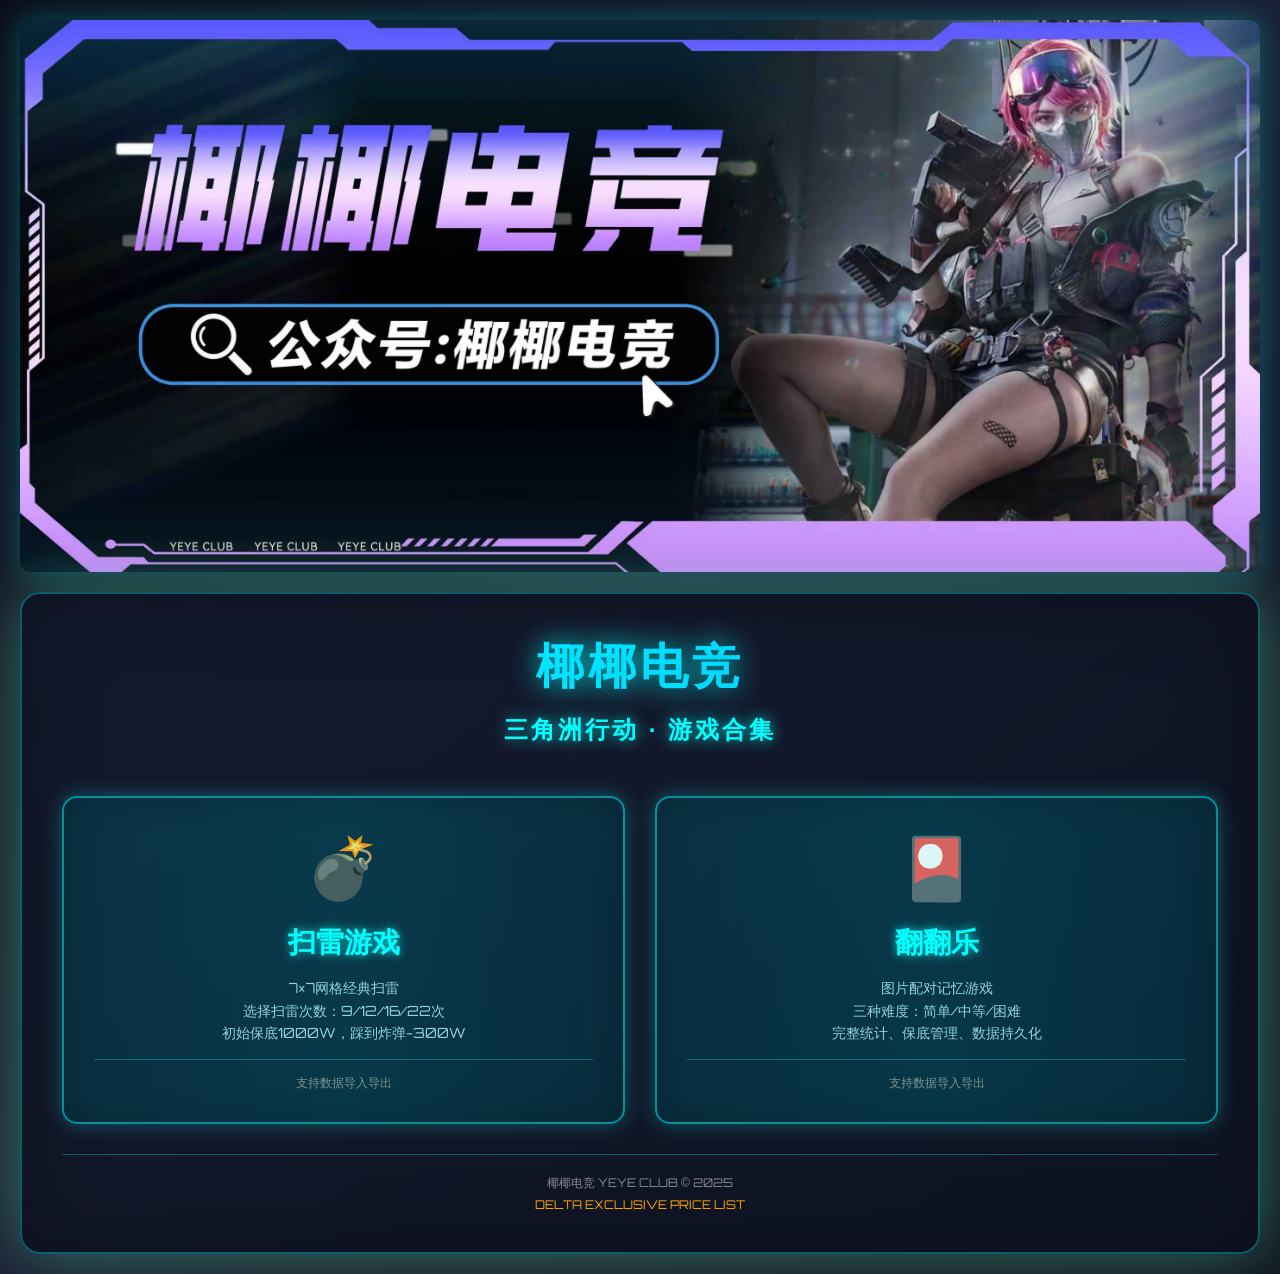
==== index.html @ e97b88b9 "Fix GitHub Pages 404: rename home.html to index.html and update all links" ====
<!DOCTYPE html>
<html lang="zh-CN">
<head>
    <meta charset="UTF-8">
    <meta name="viewport" content="width=device-width, initial-scale=1.0, maximum-scale=1.0, user-scalable=no">
    <title>椰椰电竞 - 游戏合集</title>
    <link rel="preconnect" href="https://fonts.googleapis.com">
    <link rel="preconnect" href="https://fonts.gstatic.com" crossorigin>
    <link href="https://fonts.googleapis.com/css2?family=Orbitron:wght@400;700;900&display=swap" rel="stylesheet">
    <style>
        * {
            margin: 0;
            padding: 0;
            box-sizing: border-box;
        }

        body {
            font-family: "Orbitron", "Microsoft YaHei", Arial, sans-serif;
            background: linear-gradient(135deg, #0a0e1a 0%, #1a1f35 50%, #0f1420 100%);
            min-height: 100vh;
            display: flex;
            flex-direction: column;
            align-items: center;
            padding: 20px;
            position: relative;
            overflow-x: hidden;
        }

        .bg-image {
            width: 100%;
            max-width: 1400px;
            height: auto;
            display: block;
            margin: 0 auto 20px;
            border-radius: 10px;
            box-shadow: 0 0 30px rgba(0, 255, 255, 0.3);
        }

        .container {
            background: linear-gradient(145deg, rgba(20, 25, 45, 0.95), rgba(15, 20, 35, 0.98));
            border-radius: 20px;
            padding: 40px;
            box-shadow: 
                0 0 60px rgba(0, 255, 255, 0.3),
                0 0 100px rgba(255, 165, 0, 0.2),
                inset 0 0 80px rgba(0, 0, 0, 0.3);
            max-width: 1400px;
            width: 100%;
            border: 2px solid rgba(0, 255, 255, 0.3);
            position: relative;
        }

        .header {
            text-align: center;
            margin-bottom: 50px;
        }

        .title {
            font-size: 48px;
            font-weight: 900;
            background: linear-gradient(90deg, #00ffff, #00d4ff, #ffa500, #00ffff);
            background-size: 200% auto;
            -webkit-background-clip: text;
            -webkit-text-fill-color: transparent;
            margin-bottom: 15px;
            letter-spacing: 4px;
            animation: titleGlow 3s ease-in-out infinite;
            filter: drop-shadow(0 0 15px rgba(0, 255, 255, 0.8));
        }

        @keyframes titleGlow {
            0%, 100% {
                filter: drop-shadow(0 0 15px rgba(0, 255, 255, 0.8)) brightness(1);
            }
            50% {
                filter: drop-shadow(0 0 25px rgba(0, 255, 255, 1)) brightness(1.2);
            }
        }

        .subtitle {
            font-size: 24px;
            color: #00ffff;
            font-weight: bold;
            text-shadow: 0 0 15px rgba(0, 255, 255, 0.8);
            letter-spacing: 3px;
        }

        .game-grid {
            display: grid;
            grid-template-columns: repeat(auto-fit, minmax(300px, 1fr));
            gap: 30px;
            margin-bottom: 30px;
        }

        .game-card {
            background: linear-gradient(145deg, rgba(0, 60, 80, 0.4), rgba(0, 40, 60, 0.5));
            border: 2px solid rgba(0, 255, 255, 0.5);
            border-radius: 15px;
            padding: 30px;
            cursor: pointer;
            transition: all 0.3s;
            position: relative;
            overflow: hidden;
            box-shadow: 
                0 0 20px rgba(0, 255, 255, 0.3),
                inset 0 0 30px rgba(0, 0, 0, 0.3);
        }

        .game-card::before {
            content: '';
            position: absolute;
            top: -50%;
            left: -50%;
            width: 200%;
            height: 200%;
            background: linear-gradient(45deg, transparent, rgba(0, 255, 255, 0.1), transparent);
            transform: rotate(45deg);
            transition: all 0.5s;
        }

        .game-card:hover {
            transform: translateY(-10px);
            box-shadow: 
                0 10px 40px rgba(0, 255, 255, 0.6),
                0 0 60px rgba(255, 165, 0, 0.4),
                inset 0 0 40px rgba(0, 255, 255, 0.1);
            border-color: #ffa500;
        }

        .game-card:hover::before {
            left: 100%;
        }

        .game-icon {
            font-size: 60px;
            text-align: center;
            margin-bottom: 20px;
        }

        .game-name {
            font-size: 28px;
            color: #00ffff;
            font-weight: bold;
            text-align: center;
            margin-bottom: 15px;
            text-shadow: 0 0 10px rgba(0, 255, 255, 0.8);
        }

        .game-desc {
            color: #a0d0e0;
            text-align: center;
            line-height: 1.6;
            font-size: 14px;
        }

        .game-info {
            margin-top: 15px;
            padding-top: 15px;
            border-top: 1px solid rgba(0, 255, 255, 0.3);
            font-size: 12px;
            color: #888;
            text-align: center;
        }

        .footer {
            text-align: center;
            margin-top: 30px;
            padding-top: 20px;
            border-top: 1px solid rgba(0, 255, 255, 0.3);
            color: #888;
            font-size: 12px;
        }

        /* 响应式设计 */
        @media (max-width: 1024px) {
            .bg-image {
                max-width: 100%;
            }
        }

        @media (max-width: 768px) {
            .bg-image {
                margin-bottom: 15px;
                border-radius: 5px;
            }
            
            .title {
                font-size: 32px;
            }

            .subtitle {
                font-size: 18px;
            }

            .game-grid {
                grid-template-columns: 1fr;
            }

            .container {
                padding: 25px;
            }
            
            .game-name {
                font-size: 24px;
            }
            
            .game-desc {
                font-size: 13px;
            }
        }
    </style>
</head>
<body>
    <img src="beijingtu.jpg" alt="椰椰电竞" class="bg-image">
    <div class="container">
        <div class="header">
            <div class="title">椰椰电竞</div>
            <div class="subtitle">三角洲行动 · 游戏合集</div>
        </div>

        <div class="game-grid">
            <!-- 扫雷游戏 -->
            <div class="game-card" onclick="location.href='minesweeper.html'">
                <div class="game-icon">💣</div>
                <div class="game-name">扫雷游戏</div>
                <div class="game-desc">
                    7×7网格经典扫雷<br>
                    选择扫雷次数：9/12/16/22次<br>
                    初始保底1000W，踩到炸弹-300W
                </div>
                <div class="game-info">
                    支持数据导入导出
                </div>
            </div>

            <!-- 翻翻乐游戏 -->
            <div class="game-card" onclick="location.href='flipcard.html'">
                <div class="game-icon">🎴</div>
                <div class="game-name">翻翻乐</div>
                <div class="game-desc">
                    图片配对记忆游戏<br>
                    三种难度：简单/中等/困难<br>
                    完整统计、保底管理、数据持久化
                </div>
                <div class="game-info">
                    支持数据导入导出
                </div>
            </div>
        </div>

        <div class="footer">
            <p>椰椰电竞 YEYE CLUB © 2025</p>
            <p style="margin-top: 5px; color: #ffa500;">DELTA EXCLUSIVE PRICE LIST</p>
        </div>
    </div>
</body>
</html>
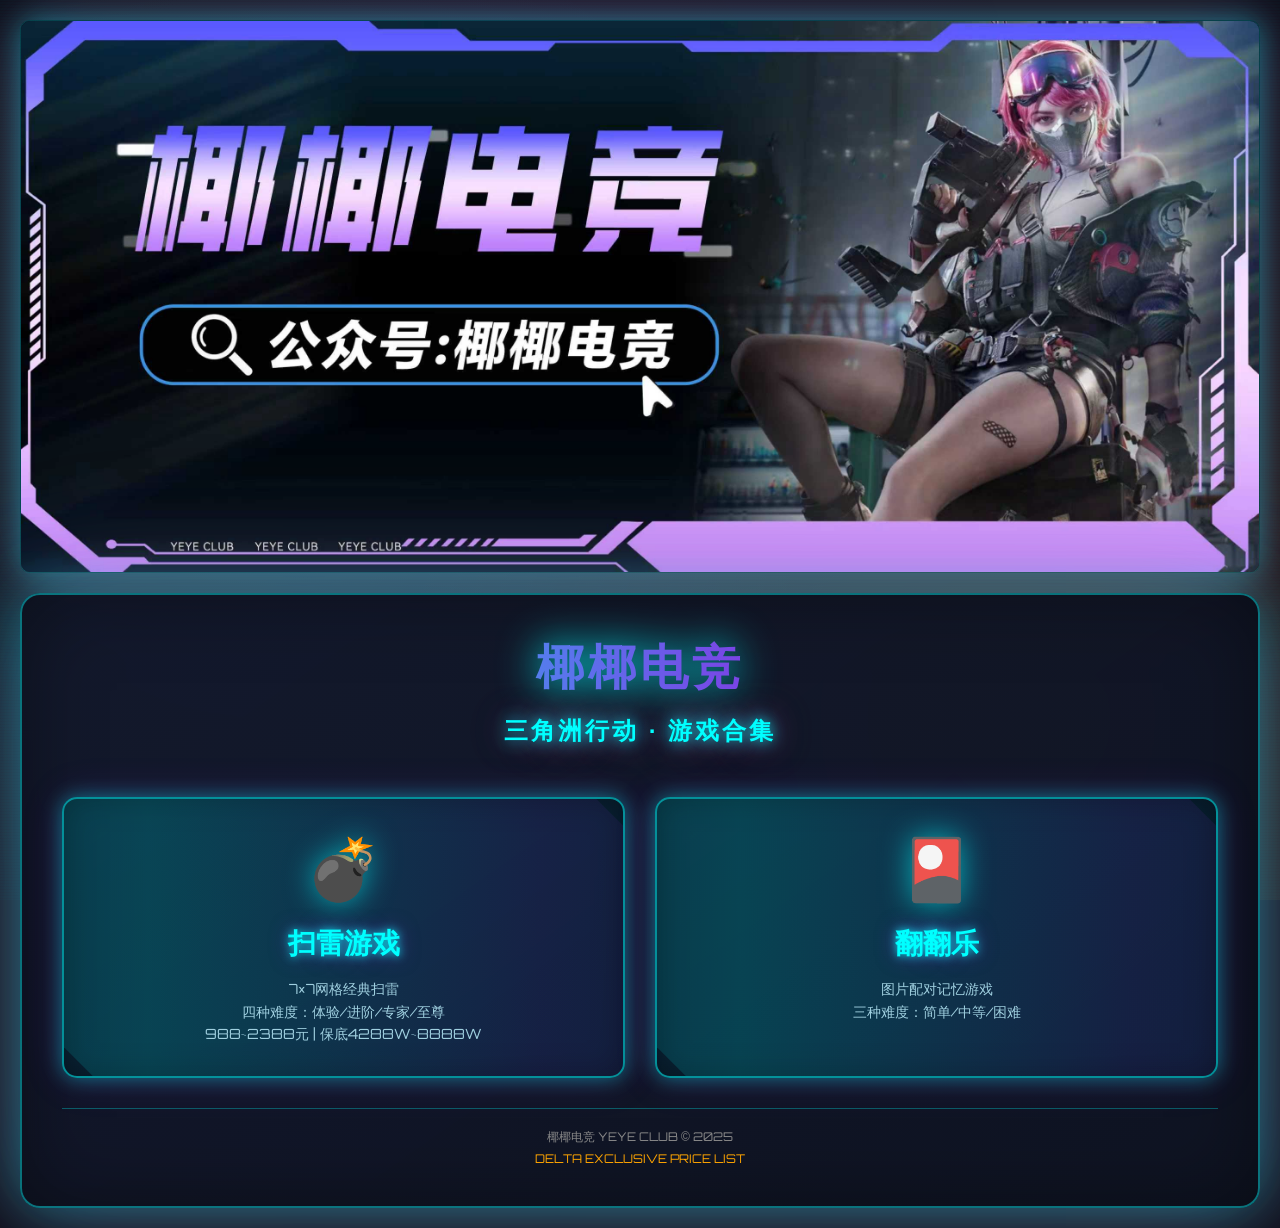
==== commit 6b9a8d8a: "Update minesweeper difficulty system and sci-fi homepage style" ====
--- a/index.html
+++ b/index.html
@@ -16,7 +16,7 @@
 
         body {
             font-family: "Orbitron", "Microsoft YaHei", Arial, sans-serif;
-            background: linear-gradient(135deg, #0a0e1a 0%, #1a1f35 50%, #0f1420 100%);
+            background: #0a0e1a;
             min-height: 100vh;
             display: flex;
             flex-direction: column;
@@ -24,6 +24,50 @@
             padding: 20px;
             position: relative;
             overflow-x: hidden;
+        }
+
+        body::before {
+            content: '';
+            position: fixed;
+            top: 0;
+            left: 0;
+            width: 100%;
+            height: 100%;
+            background: 
+                radial-gradient(circle at 20% 50%, rgba(0, 255, 255, 0.1) 0%, transparent 50%),
+                radial-gradient(circle at 80% 80%, rgba(255, 165, 0, 0.1) 0%, transparent 50%),
+                radial-gradient(circle at 40% 20%, rgba(138, 43, 226, 0.08) 0%, transparent 50%);
+            animation: gradientShift 15s ease infinite;
+            z-index: -1;
+        }
+
+        @keyframes gradientShift {
+            0%, 100% { opacity: 1; transform: scale(1); }
+            50% { opacity: 0.8; transform: scale(1.1); }
+        }
+
+        body::after {
+            content: '';
+            position: fixed;
+            top: 0;
+            left: 0;
+            width: 100%;
+            height: 100%;
+            background: repeating-linear-gradient(
+                0deg,
+                rgba(0, 255, 255, 0.03) 0px,
+                transparent 1px,
+                transparent 2px,
+                rgba(0, 255, 255, 0.03) 3px
+            );
+            pointer-events: none;
+            z-index: 1;
+            animation: scanline 8s linear infinite;
+        }
+
+        @keyframes scanline {
+            0% { transform: translateY(0); }
+            100% { transform: translateY(50px); }
         }
 
         .bg-image {
@@ -33,7 +77,13 @@
             display: block;
             margin: 0 auto 20px;
             border-radius: 10px;
-            box-shadow: 0 0 30px rgba(0, 255, 255, 0.3);
+            box-shadow: 
+                0 0 30px rgba(0, 255, 255, 0.4),
+                0 0 60px rgba(138, 43, 226, 0.3),
+                0 0 100px rgba(255, 165, 0, 0.2);
+            border: 1px solid rgba(0, 255, 255, 0.2);
+            position: relative;
+            z-index: 2;
         }
 
         .container {
@@ -41,13 +91,39 @@
             border-radius: 20px;
             padding: 40px;
             box-shadow: 
-                0 0 60px rgba(0, 255, 255, 0.3),
-                0 0 100px rgba(255, 165, 0, 0.2),
-                inset 0 0 80px rgba(0, 0, 0, 0.3);
+                0 0 60px rgba(0, 255, 255, 0.4),
+                0 0 100px rgba(138, 43, 226, 0.3),
+                0 0 150px rgba(255, 165, 0, 0.2),
+                inset 0 0 80px rgba(0, 0, 0, 0.4);
             max-width: 1400px;
             width: 100%;
-            border: 2px solid rgba(0, 255, 255, 0.3);
-            position: relative;
+            border: 2px solid rgba(0, 255, 255, 0.4);
+            position: relative;
+            z-index: 2;
+            backdrop-filter: blur(10px);
+        }
+
+        .container::before {
+            content: '';
+            position: absolute;
+            top: -2px;
+            left: -2px;
+            right: -2px;
+            bottom: -2px;
+            background: linear-gradient(45deg, 
+                rgba(0, 255, 255, 0.5), 
+                rgba(138, 43, 226, 0.5), 
+                rgba(255, 165, 0, 0.5), 
+                rgba(0, 255, 255, 0.5));
+            border-radius: 20px;
+            z-index: -1;
+            opacity: 0;
+            animation: borderGlow 4s ease-in-out infinite;
+        }
+
+        @keyframes borderGlow {
+            0%, 100% { opacity: 0; }
+            50% { opacity: 0.3; }
         }
 
         .header {
@@ -58,31 +134,49 @@
         .title {
             font-size: 48px;
             font-weight: 900;
-            background: linear-gradient(90deg, #00ffff, #00d4ff, #ffa500, #00ffff);
+            background: linear-gradient(90deg, #00ffff, #8a2be2, #ffa500, #00ffff);
             background-size: 200% auto;
             -webkit-background-clip: text;
             -webkit-text-fill-color: transparent;
+            background-clip: text;
             margin-bottom: 15px;
             letter-spacing: 4px;
-            animation: titleGlow 3s ease-in-out infinite;
-            filter: drop-shadow(0 0 15px rgba(0, 255, 255, 0.8));
+            animation: titleGlow 3s ease-in-out infinite, titleSlide 8s linear infinite;
+            filter: drop-shadow(0 0 20px rgba(0, 255, 255, 0.9));
+            position: relative;
         }
 
         @keyframes titleGlow {
             0%, 100% {
-                filter: drop-shadow(0 0 15px rgba(0, 255, 255, 0.8)) brightness(1);
+                filter: drop-shadow(0 0 20px rgba(0, 255, 255, 0.9)) 
+                        drop-shadow(0 0 40px rgba(138, 43, 226, 0.6));
             }
             50% {
-                filter: drop-shadow(0 0 25px rgba(0, 255, 255, 1)) brightness(1.2);
-            }
+                filter: drop-shadow(0 0 30px rgba(0, 255, 255, 1)) 
+                        drop-shadow(0 0 60px rgba(138, 43, 226, 0.8));
+            }
+        }
+
+        @keyframes titleSlide {
+            0% { background-position: 0% center; }
+            100% { background-position: 200% center; }
         }
 
         .subtitle {
             font-size: 24px;
             color: #00ffff;
             font-weight: bold;
-            text-shadow: 0 0 15px rgba(0, 255, 255, 0.8);
+            text-shadow: 
+                0 0 15px rgba(0, 255, 255, 0.9),
+                0 0 30px rgba(138, 43, 226, 0.6),
+                0 0 45px rgba(255, 165, 0, 0.4);
             letter-spacing: 3px;
+            animation: subtitlePulse 3s ease-in-out infinite;
+        }
+
+        @keyframes subtitlePulse {
+            0%, 100% { opacity: 0.9; }
+            50% { opacity: 1; }
         }
 
         .game-grid {
@@ -98,12 +192,13 @@
             border-radius: 15px;
             padding: 30px;
             cursor: pointer;
-            transition: all 0.3s;
+            transition: all 0.4s cubic-bezier(0.4, 0, 0.2, 1);
             position: relative;
             overflow: hidden;
             box-shadow: 
-                0 0 20px rgba(0, 255, 255, 0.3),
-                inset 0 0 30px rgba(0, 0, 0, 0.3);
+                0 0 20px rgba(0, 255, 255, 0.4),
+                0 0 40px rgba(138, 43, 226, 0.2),
+                inset 0 0 30px rgba(0, 0, 0, 0.4);
         }
 
         .game-card::before {
@@ -113,28 +208,71 @@
             left: -50%;
             width: 200%;
             height: 200%;
-            background: linear-gradient(45deg, transparent, rgba(0, 255, 255, 0.1), transparent);
+            background: linear-gradient(45deg, 
+                transparent, 
+                rgba(0, 255, 255, 0.15), 
+                rgba(138, 43, 226, 0.1),
+                transparent);
             transform: rotate(45deg);
-            transition: all 0.5s;
+            transition: all 0.6s;
+        }
+
+        .game-card::after {
+            content: '';
+            position: absolute;
+            top: 0;
+            left: 0;
+            right: 0;
+            bottom: 0;
+            border-radius: 15px;
+            padding: 2px;
+            background: linear-gradient(45deg, 
+                rgba(0, 255, 255, 0.6), 
+                rgba(138, 43, 226, 0.6), 
+                rgba(255, 165, 0, 0.6));
+            -webkit-mask: linear-gradient(#fff 0 0) content-box, linear-gradient(#fff 0 0);
+            -webkit-mask-composite: xor;
+            mask-composite: exclude;
+            opacity: 0;
+            transition: opacity 0.4s;
         }
 
         .game-card:hover {
-            transform: translateY(-10px);
+            transform: translateY(-15px) scale(1.02);
             box-shadow: 
-                0 10px 40px rgba(0, 255, 255, 0.6),
-                0 0 60px rgba(255, 165, 0, 0.4),
-                inset 0 0 40px rgba(0, 255, 255, 0.1);
-            border-color: #ffa500;
+                0 15px 50px rgba(0, 255, 255, 0.7),
+                0 0 80px rgba(138, 43, 226, 0.5),
+                0 0 100px rgba(255, 165, 0, 0.3),
+                inset 0 0 50px rgba(0, 255, 255, 0.2);
+            border-color: rgba(138, 43, 226, 0.8);
         }
 
         .game-card:hover::before {
             left: 100%;
         }
 
+        .game-card:hover::after {
+            opacity: 1;
+        }
+
         .game-icon {
             font-size: 60px;
             text-align: center;
             margin-bottom: 20px;
+            filter: drop-shadow(0 0 15px rgba(0, 255, 255, 0.6));
+            animation: iconFloat 3s ease-in-out infinite;
+            position: relative;
+            z-index: 1;
+        }
+
+        @keyframes iconFloat {
+            0%, 100% { transform: translateY(0px); }
+            50% { transform: translateY(-10px); }
+        }
+
+        .game-card:hover .game-icon {
+            filter: drop-shadow(0 0 25px rgba(138, 43, 226, 0.8));
+            animation: iconFloat 1.5s ease-in-out infinite;
         }
 
         .game-name {
@@ -143,7 +281,19 @@
             font-weight: bold;
             text-align: center;
             margin-bottom: 15px;
-            text-shadow: 0 0 10px rgba(0, 255, 255, 0.8);
+            text-shadow: 
+                0 0 10px rgba(0, 255, 255, 0.9),
+                0 0 20px rgba(138, 43, 226, 0.5);
+            position: relative;
+            z-index: 1;
+            transition: all 0.3s;
+        }
+
+        .game-card:hover .game-name {
+            color: #8a2be2;
+            text-shadow: 
+                0 0 15px rgba(138, 43, 226, 1),
+                0 0 30px rgba(0, 255, 255, 0.6);
         }
 
         .game-desc {
@@ -151,6 +301,14 @@
             text-align: center;
             line-height: 1.6;
             font-size: 14px;
+            position: relative;
+            z-index: 1;
+            transition: all 0.3s;
+        }
+
+        .game-card:hover .game-desc {
+            color: #c0e0f0;
+            text-shadow: 0 0 5px rgba(0, 255, 255, 0.3);
         }
 
         .game-info {
@@ -160,6 +318,14 @@
             font-size: 12px;
             color: #888;
             text-align: center;
+            position: relative;
+            z-index: 1;
+            transition: all 0.3s;
+        }
+
+        .game-card:hover .game-info {
+            color: #aaa;
+            border-top-color: rgba(138, 43, 226, 0.5);
         }
 
         .footer {
@@ -225,11 +391,8 @@
                 <div class="game-name">扫雷游戏</div>
                 <div class="game-desc">
                     7×7网格经典扫雷<br>
-                    选择扫雷次数：9/12/16/22次<br>
-                    初始保底1000W，踩到炸弹-300W
-                </div>
-                <div class="game-info">
-                    支持数据导入导出
+                    四种难度：体验/进阶/专家/至尊<br>
+                    988~2388元 | 保底4288W~8888W<br>
                 </div>
             </div>
 
@@ -240,10 +403,6 @@
                 <div class="game-desc">
                     图片配对记忆游戏<br>
                     三种难度：简单/中等/困难<br>
-                    完整统计、保底管理、数据持久化
-                </div>
-                <div class="game-info">
-                    支持数据导入导出
                 </div>
             </div>
         </div>
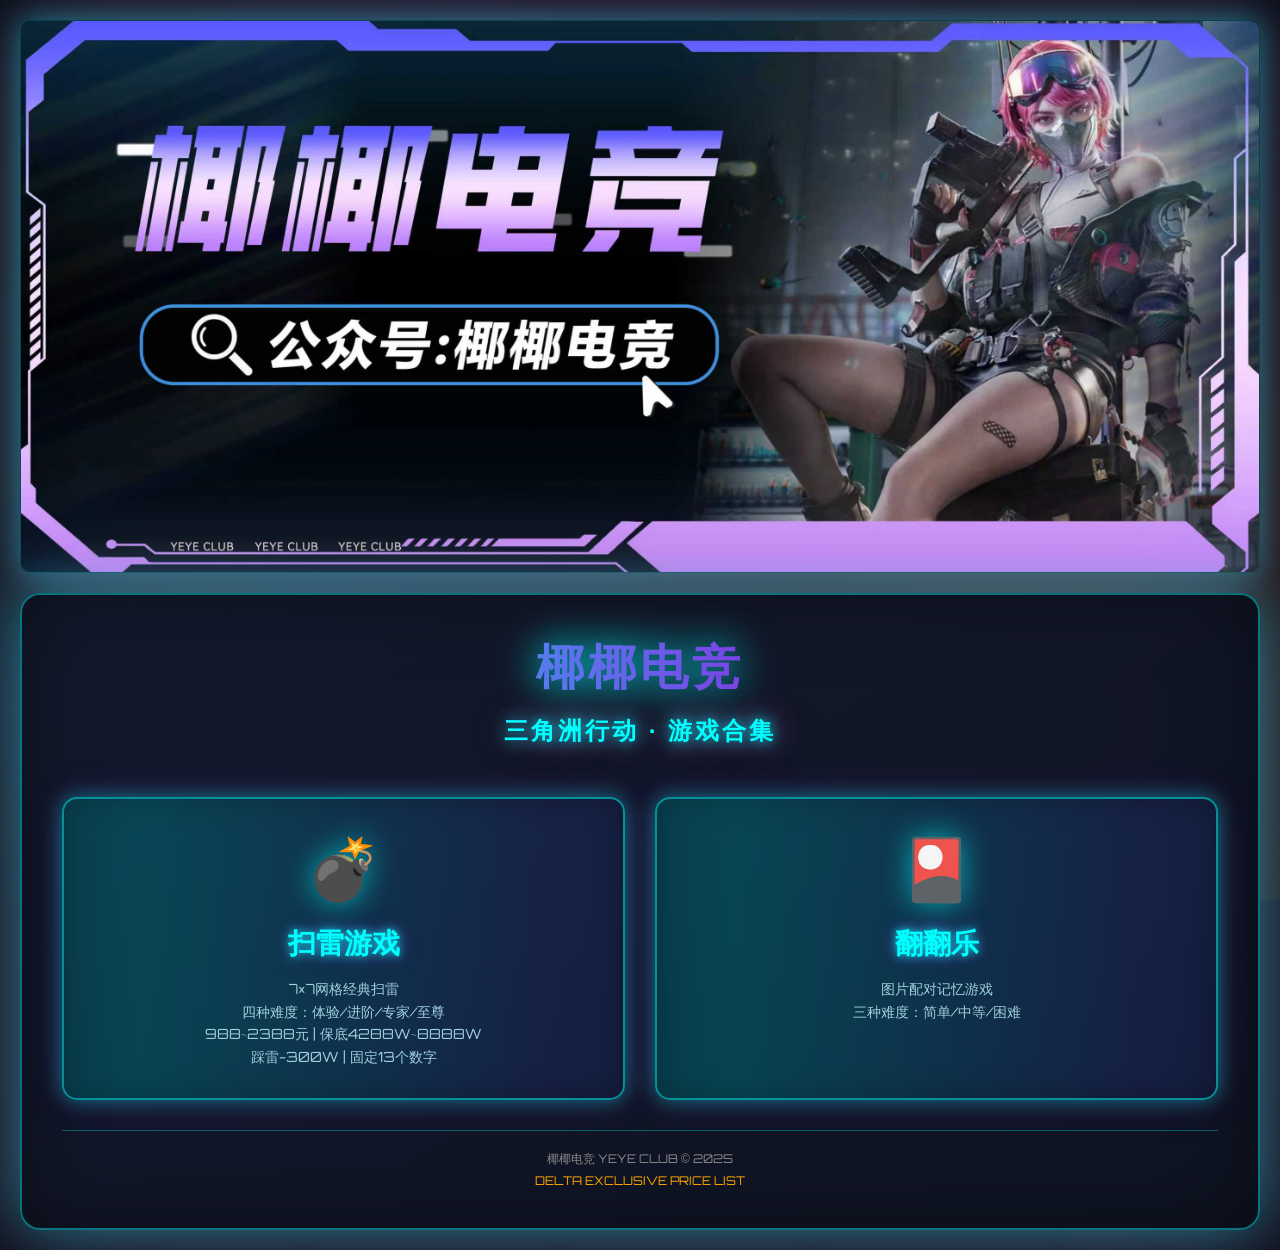
==== commit f7828f8e: "Fix: use fixed 13 numbers instead of random expansion" ====
--- a/index.html
+++ b/index.html
@@ -393,6 +393,7 @@
                     7×7网格经典扫雷<br>
                     四种难度：体验/进阶/专家/至尊<br>
                     988~2388元 | 保底4288W~8888W<br>
+                    踩雷-300W | 固定13个数字
                 </div>
             </div>
 
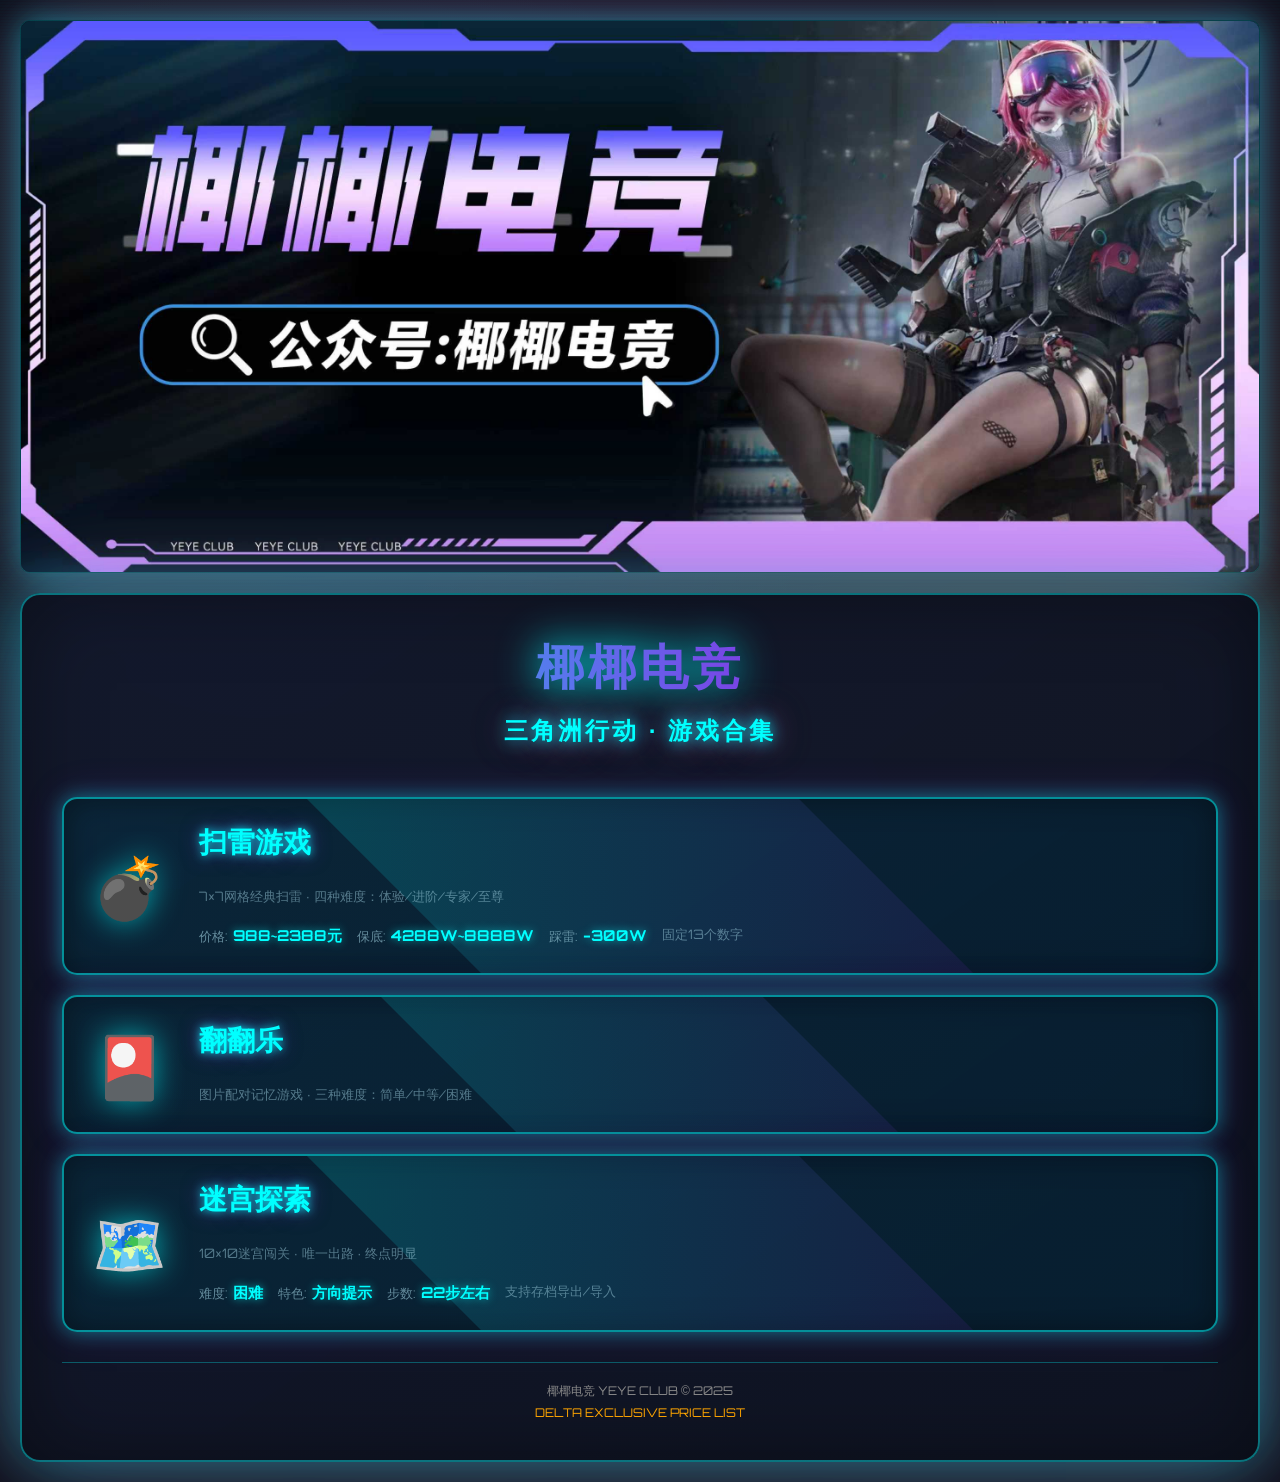
==== commit 9e7c95d9: "feat: 鏂板杩峰娓告垙 - 22姝ュ湴鐙辩骇鎸戞垬 - 鏂板maze.html杩峰鎺㈢储娓告垙锛?0脳10缃戞牸锛?- 鍞竴姝ｇ‘璺緞锛?2-26姝ワ紝绉戞妧钃濇閰嶈壊 - 8-12" ====
--- a/index.html
+++ b/index.html
@@ -180,9 +180,9 @@
         }
 
         .game-grid {
-            display: grid;
-            grid-template-columns: repeat(auto-fit, minmax(300px, 1fr));
-            gap: 30px;
+            display: flex;
+            flex-direction: column;
+            gap: 20px;
             margin-bottom: 30px;
         }
 
@@ -190,11 +190,14 @@
             background: linear-gradient(145deg, rgba(0, 60, 80, 0.4), rgba(0, 40, 60, 0.5));
             border: 2px solid rgba(0, 255, 255, 0.5);
             border-radius: 15px;
-            padding: 30px;
+            padding: 25px;
             cursor: pointer;
             transition: all 0.4s cubic-bezier(0.4, 0, 0.2, 1);
             position: relative;
             overflow: hidden;
+            display: flex;
+            align-items: center;
+            gap: 30px;
             box-shadow: 
                 0 0 20px rgba(0, 255, 255, 0.4),
                 0 0 40px rgba(138, 43, 226, 0.2),
@@ -238,7 +241,7 @@
         }
 
         .game-card:hover {
-            transform: translateY(-15px) scale(1.02);
+            transform: translateX(10px) scale(1.01);
             box-shadow: 
                 0 15px 50px rgba(0, 255, 255, 0.7),
                 0 0 80px rgba(138, 43, 226, 0.5),
@@ -257,8 +260,9 @@
 
         .game-icon {
             font-size: 60px;
+            flex-shrink: 0;
+            width: 80px;
             text-align: center;
-            margin-bottom: 20px;
             filter: drop-shadow(0 0 15px rgba(0, 255, 255, 0.6));
             animation: iconFloat 3s ease-in-out infinite;
             position: relative;
@@ -273,14 +277,23 @@
         .game-card:hover .game-icon {
             filter: drop-shadow(0 0 25px rgba(138, 43, 226, 0.8));
             animation: iconFloat 1.5s ease-in-out infinite;
+        }
+
+        .game-content {
+            flex: 1;
+            display: flex;
+            flex-direction: column;
+            gap: 10px;
+            position: relative;
+            z-index: 1;
         }
 
         .game-name {
             font-size: 28px;
             color: #00ffff;
             font-weight: bold;
-            text-align: center;
-            margin-bottom: 15px;
+            text-align: left;
+            margin-bottom: 10px;
             text-shadow: 
                 0 0 10px rgba(0, 255, 255, 0.9),
                 0 0 20px rgba(138, 43, 226, 0.5);
@@ -298,9 +311,9 @@
 
         .game-desc {
             color: #a0d0e0;
-            text-align: center;
-            line-height: 1.6;
-            font-size: 14px;
+            text-align: left;
+            line-height: 1.8;
+            font-size: 15px;
             position: relative;
             z-index: 1;
             transition: all 0.3s;
@@ -308,24 +321,47 @@
 
         .game-card:hover .game-desc {
             color: #c0e0f0;
-            text-shadow: 0 0 5px rgba(0, 255, 255, 0.3);
         }
 
         .game-info {
-            margin-top: 15px;
-            padding-top: 15px;
-            border-top: 1px solid rgba(0, 255, 255, 0.3);
-            font-size: 12px;
-            color: #888;
-            text-align: center;
+            display: flex;
+            flex-wrap: wrap;
+            gap: 15px;
+            margin-top: 5px;
+            font-size: 14px;
+            line-height: 1.6;
             position: relative;
             z-index: 1;
+        }
+
+        .info-item {
+            display: flex;
+            align-items: baseline;
+            gap: 5px;
+        }
+
+        .info-label {
+            color: rgba(160, 208, 224, 0.6);
+            font-size: 13px;
             transition: all 0.3s;
         }
 
-        .game-card:hover .game-info {
-            color: #aaa;
-            border-top-color: rgba(138, 43, 226, 0.5);
+        .info-value {
+            color: #00ffff;
+            font-weight: bold;
+            font-size: 15px;
+            text-shadow: 0 0 8px rgba(0, 255, 255, 0.6);
+            transition: all 0.3s;
+        }
+
+        .game-card:hover .info-value {
+            color: #ffa500;
+            text-shadow: 0 0 10px rgba(255, 165, 0, 0.8);
+        }
+
+        .info-secondary {
+            color: rgba(160, 208, 224, 0.5);
+            font-size: 13px;
         }
 
         .footer {
@@ -358,20 +394,41 @@
                 font-size: 18px;
             }
 
-            .game-grid {
-                grid-template-columns: 1fr;
-            }
-
             .container {
                 padding: 25px;
+            }
+
+            .game-card {
+                flex-direction: column;
+                gap: 15px;
+                padding: 20px;
+            }
+
+            .game-icon {
+                font-size: 50px;
+            }
+
+            .game-content {
+                width: 100%;
             }
             
             .game-name {
                 font-size: 24px;
+                text-align: center;
             }
             
             .game-desc {
                 font-size: 13px;
+                text-align: center;
+            }
+
+            .game-info {
+                flex-direction: column;
+                gap: 8px;
+            }
+
+            .info-item {
+                justify-content: center;
             }
         }
     </style>
@@ -388,22 +445,67 @@
             <!-- 扫雷游戏 -->
             <div class="game-card" onclick="location.href='minesweeper.html'">
                 <div class="game-icon">💣</div>
-                <div class="game-name">扫雷游戏</div>
-                <div class="game-desc">
-                    7×7网格经典扫雷<br>
-                    四种难度：体验/进阶/专家/至尊<br>
-                    988~2388元 | 保底4288W~8888W<br>
-                    踩雷-300W | 固定13个数字
+                <div class="game-content">
+                    <div class="game-name">扫雷游戏</div>
+                    <div class="game-desc">
+                        <span class="info-secondary">7×7网格经典扫雷 · 四种难度：体验/进阶/专家/至尊</span>
+                    </div>
+                    <div class="game-info">
+                        <div class="info-item">
+                            <span class="info-label">价格:</span>
+                            <span class="info-value">988~2388元</span>
+                        </div>
+                        <div class="info-item">
+                            <span class="info-label">保底:</span>
+                            <span class="info-value">4288W~8888W</span>
+                        </div>
+                        <div class="info-item">
+                            <span class="info-label">踩雷:</span>
+                            <span class="info-value">-300W</span>
+                        </div>
+                        <div class="info-item">
+                            <span class="info-secondary">固定13个数字</span>
+                        </div>
+                    </div>
                 </div>
             </div>
 
             <!-- 翻翻乐游戏 -->
             <div class="game-card" onclick="location.href='flipcard.html'">
                 <div class="game-icon">🎴</div>
-                <div class="game-name">翻翻乐</div>
-                <div class="game-desc">
-                    图片配对记忆游戏<br>
-                    三种难度：简单/中等/困难<br>
+                <div class="game-content">
+                    <div class="game-name">翻翻乐</div>
+                    <div class="game-desc">
+                        <span class="info-secondary">图片配对记忆游戏 · 三种难度：简单/中等/困难</span>
+                    </div>
+                </div>
+            </div>
+
+            <!-- 迷宫探索游戏 -->
+            <div class="game-card" onclick="location.href='maze.html'">
+                <div class="game-icon">🗺️</div>
+                <div class="game-content">
+                    <div class="game-name">迷宫探索</div>
+                    <div class="game-desc">
+                        <span class="info-secondary">10×10迷宫闯关 · 唯一出路 · 终点明显</span>
+                    </div>
+                    <div class="game-info">
+                        <div class="info-item">
+                            <span class="info-label">难度:</span>
+                            <span class="info-value">困难</span>
+                        </div>
+                        <div class="info-item">
+                            <span class="info-label">特色:</span>
+                            <span class="info-value">方向提示</span>
+                        </div>
+                        <div class="info-item">
+                            <span class="info-label">步数:</span>
+                            <span class="info-value">22步左右</span>
+                        </div>
+                        <div class="info-item">
+                            <span class="info-secondary">支持存档导出/导入</span>
+                        </div>
+                    </div>
                 </div>
             </div>
         </div>
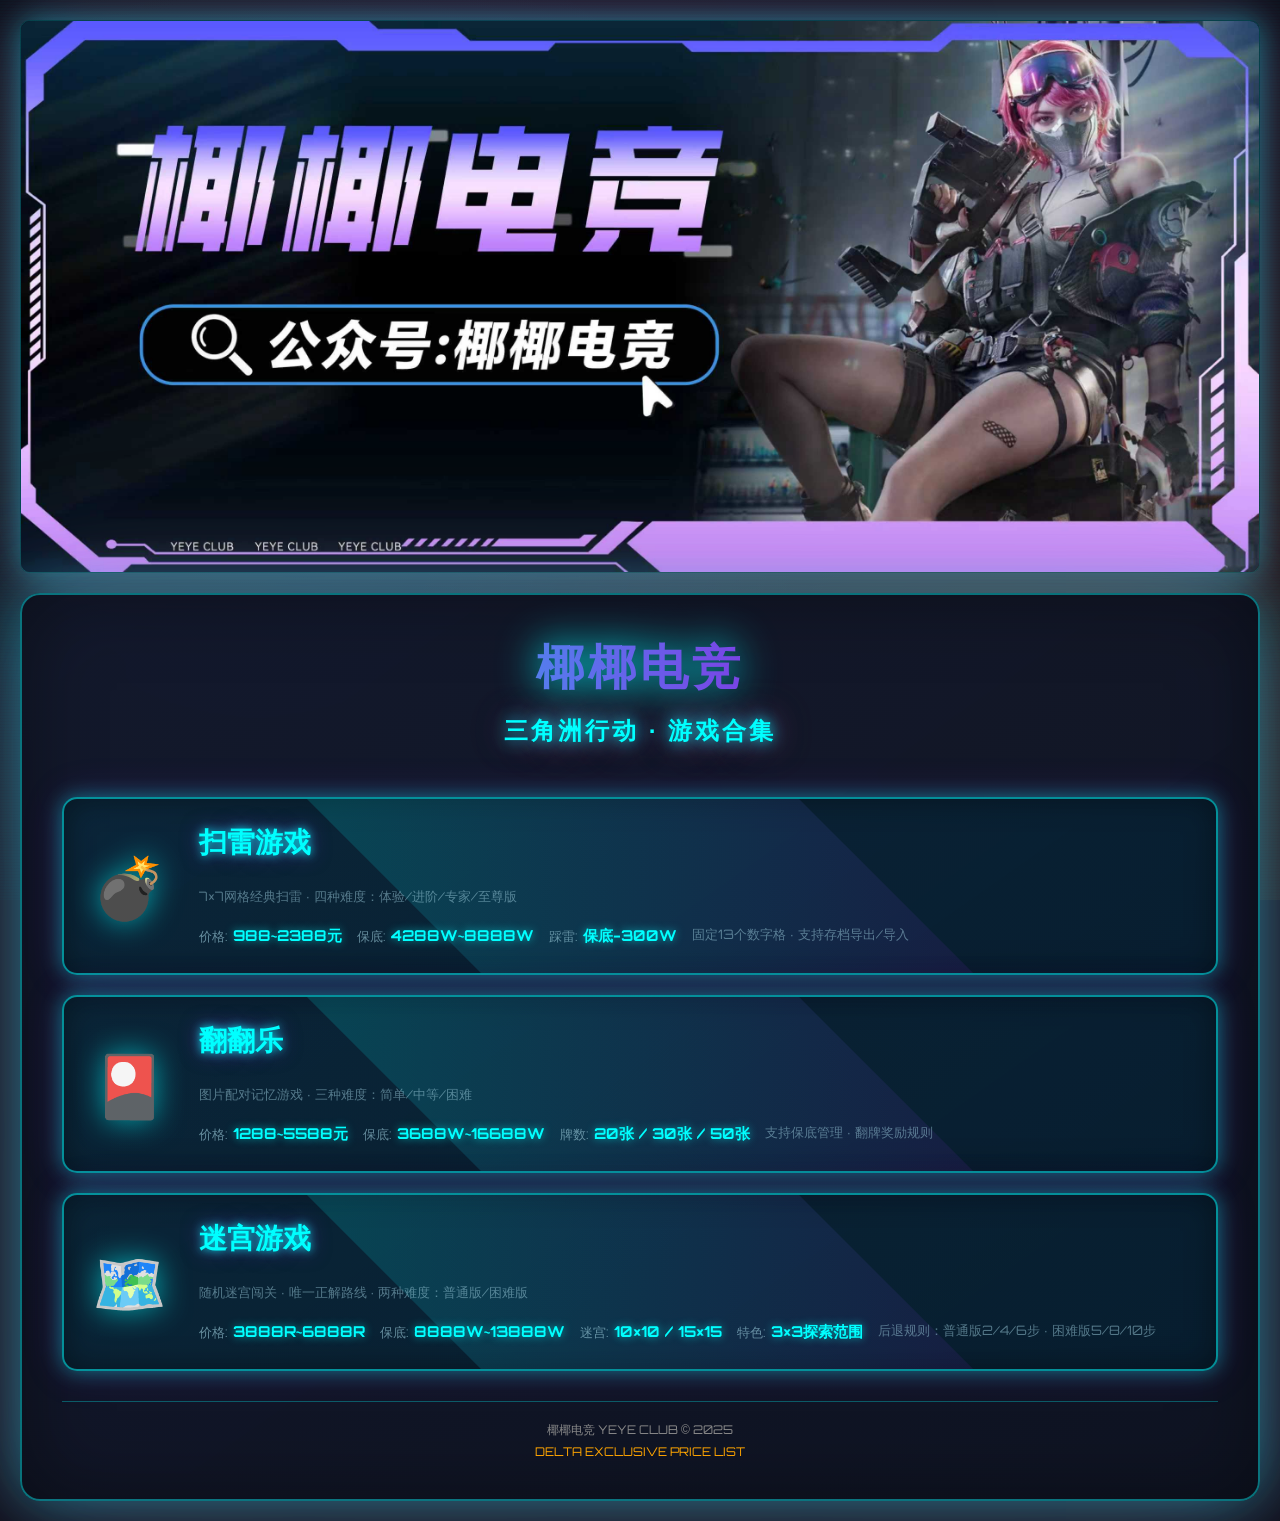
==== commit 787ae145: "浼樺寲杩峰娓告垙鍔熻兘鍜岄椤靛睍绀? - 杩峰娓告垙锛?  * 淇姝昏儭鍚屾暟閲忛棶棰橈紝纭繚鏅€氱増4-6涓紝鍥伴毦鐗?-12涓?  * 瀹炵幇3x3鎺㈢储鑼冨洿锛岀帺瀹剁Щ鍔ㄦ椂鎺" ====
--- a/index.html
+++ b/index.html
@@ -448,7 +448,7 @@
                 <div class="game-content">
                     <div class="game-name">扫雷游戏</div>
                     <div class="game-desc">
-                        <span class="info-secondary">7×7网格经典扫雷 · 四种难度：体验/进阶/专家/至尊</span>
+                        <span class="info-secondary">7×7网格经典扫雷 · 四种难度：体验/进阶/专家/至尊版</span>
                     </div>
                     <div class="game-info">
                         <div class="info-item">
@@ -461,10 +461,10 @@
                         </div>
                         <div class="info-item">
                             <span class="info-label">踩雷:</span>
-                            <span class="info-value">-300W</span>
-                        </div>
-                        <div class="info-item">
-                            <span class="info-secondary">固定13个数字</span>
+                            <span class="info-value">保底-300W</span>
+                        </div>
+                        <div class="info-item">
+                            <span class="info-secondary">固定13个数字格 · 支持存档导出/导入</span>
                         </div>
                     </div>
                 </div>
@@ -478,32 +478,53 @@
                     <div class="game-desc">
                         <span class="info-secondary">图片配对记忆游戏 · 三种难度：简单/中等/困难</span>
                     </div>
+                    <div class="game-info">
+                        <div class="info-item">
+                            <span class="info-label">价格:</span>
+                            <span class="info-value">1288~5588元</span>
+                        </div>
+                        <div class="info-item">
+                            <span class="info-label">保底:</span>
+                            <span class="info-value">3688W~16688W</span>
+                        </div>
+                        <div class="info-item">
+                            <span class="info-label">牌数:</span>
+                            <span class="info-value">20张 / 30张 / 50张</span>
+                        </div>
+                        <div class="info-item">
+                            <span class="info-secondary">支持保底管理 · 翻牌奖励规则</span>
+                        </div>
+                    </div>
                 </div>
             </div>
 
-            <!-- 迷宫探索游戏 -->
+            <!-- 迷宫游戏 -->
             <div class="game-card" onclick="location.href='maze.html'">
                 <div class="game-icon">🗺️</div>
                 <div class="game-content">
-                    <div class="game-name">迷宫探索</div>
+                    <div class="game-name">迷宫游戏</div>
                     <div class="game-desc">
-                        <span class="info-secondary">10×10迷宫闯关 · 唯一出路 · 终点明显</span>
+                        <span class="info-secondary">随机迷宫闯关 · 唯一正解路线 · 两种难度：普通版/困难版</span>
                     </div>
                     <div class="game-info">
                         <div class="info-item">
-                            <span class="info-label">难度:</span>
-                            <span class="info-value">困难</span>
+                            <span class="info-label">价格:</span>
+                            <span class="info-value">3888R~6888R</span>
+                        </div>
+                        <div class="info-item">
+                            <span class="info-label">保底:</span>
+                            <span class="info-value">8888W~13888W</span>
+                        </div>
+                        <div class="info-item">
+                            <span class="info-label">迷宫:</span>
+                            <span class="info-value">10×10 / 15×15</span>
                         </div>
                         <div class="info-item">
                             <span class="info-label">特色:</span>
-                            <span class="info-value">方向提示</span>
-                        </div>
-                        <div class="info-item">
-                            <span class="info-label">步数:</span>
-                            <span class="info-value">22步左右</span>
-                        </div>
-                        <div class="info-item">
-                            <span class="info-secondary">支持存档导出/导入</span>
+                            <span class="info-value">3×3探索范围</span>
+                        </div>
+                        <div class="info-item">
+                            <span class="info-secondary">后退规则：普通版2/4/6步 · 困难版5/8/10步</span>
                         </div>
                     </div>
                 </div>
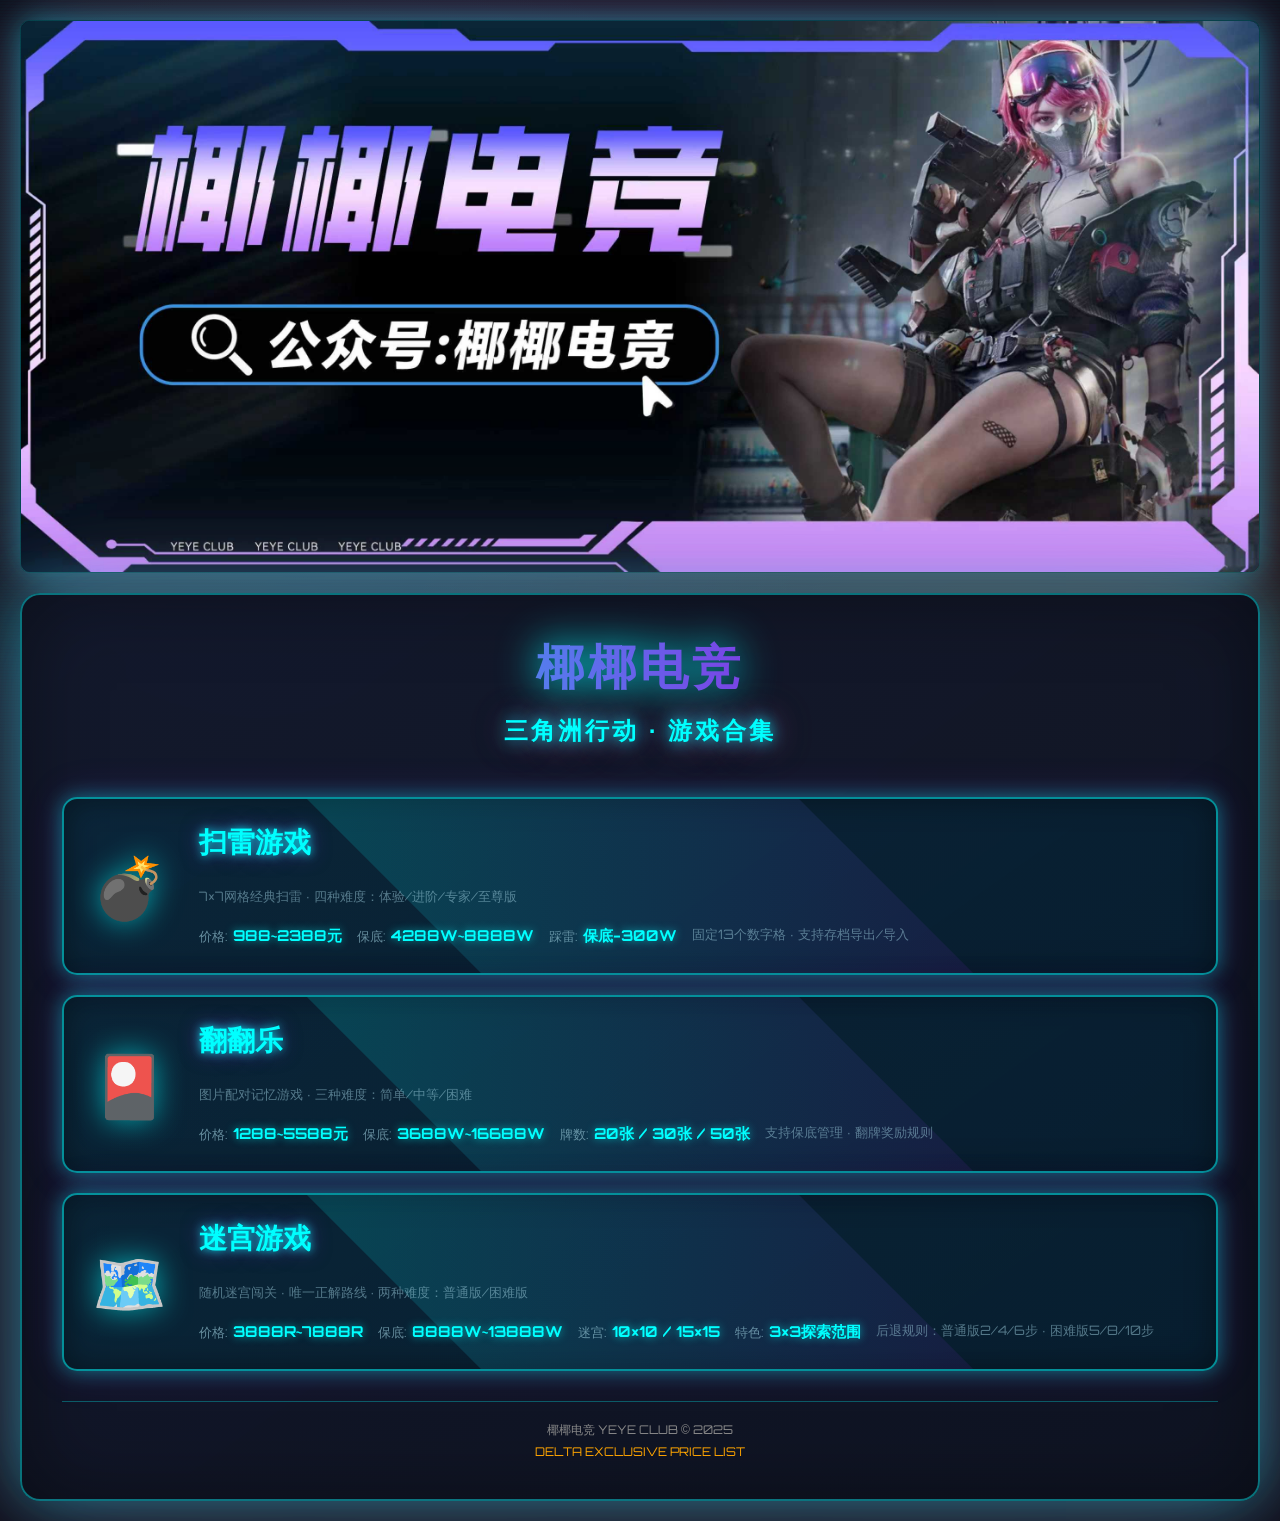
==== commit 05b246e4: "Update index.html and maze.html - optimize game UI and features" ====
--- a/index.html
+++ b/index.html
@@ -509,7 +509,7 @@
                     <div class="game-info">
                         <div class="info-item">
                             <span class="info-label">价格:</span>
-                            <span class="info-value">3888R~6888R</span>
+                            <span class="info-value">3888R~7888R</span>
                         </div>
                         <div class="info-item">
                             <span class="info-label">保底:</span>
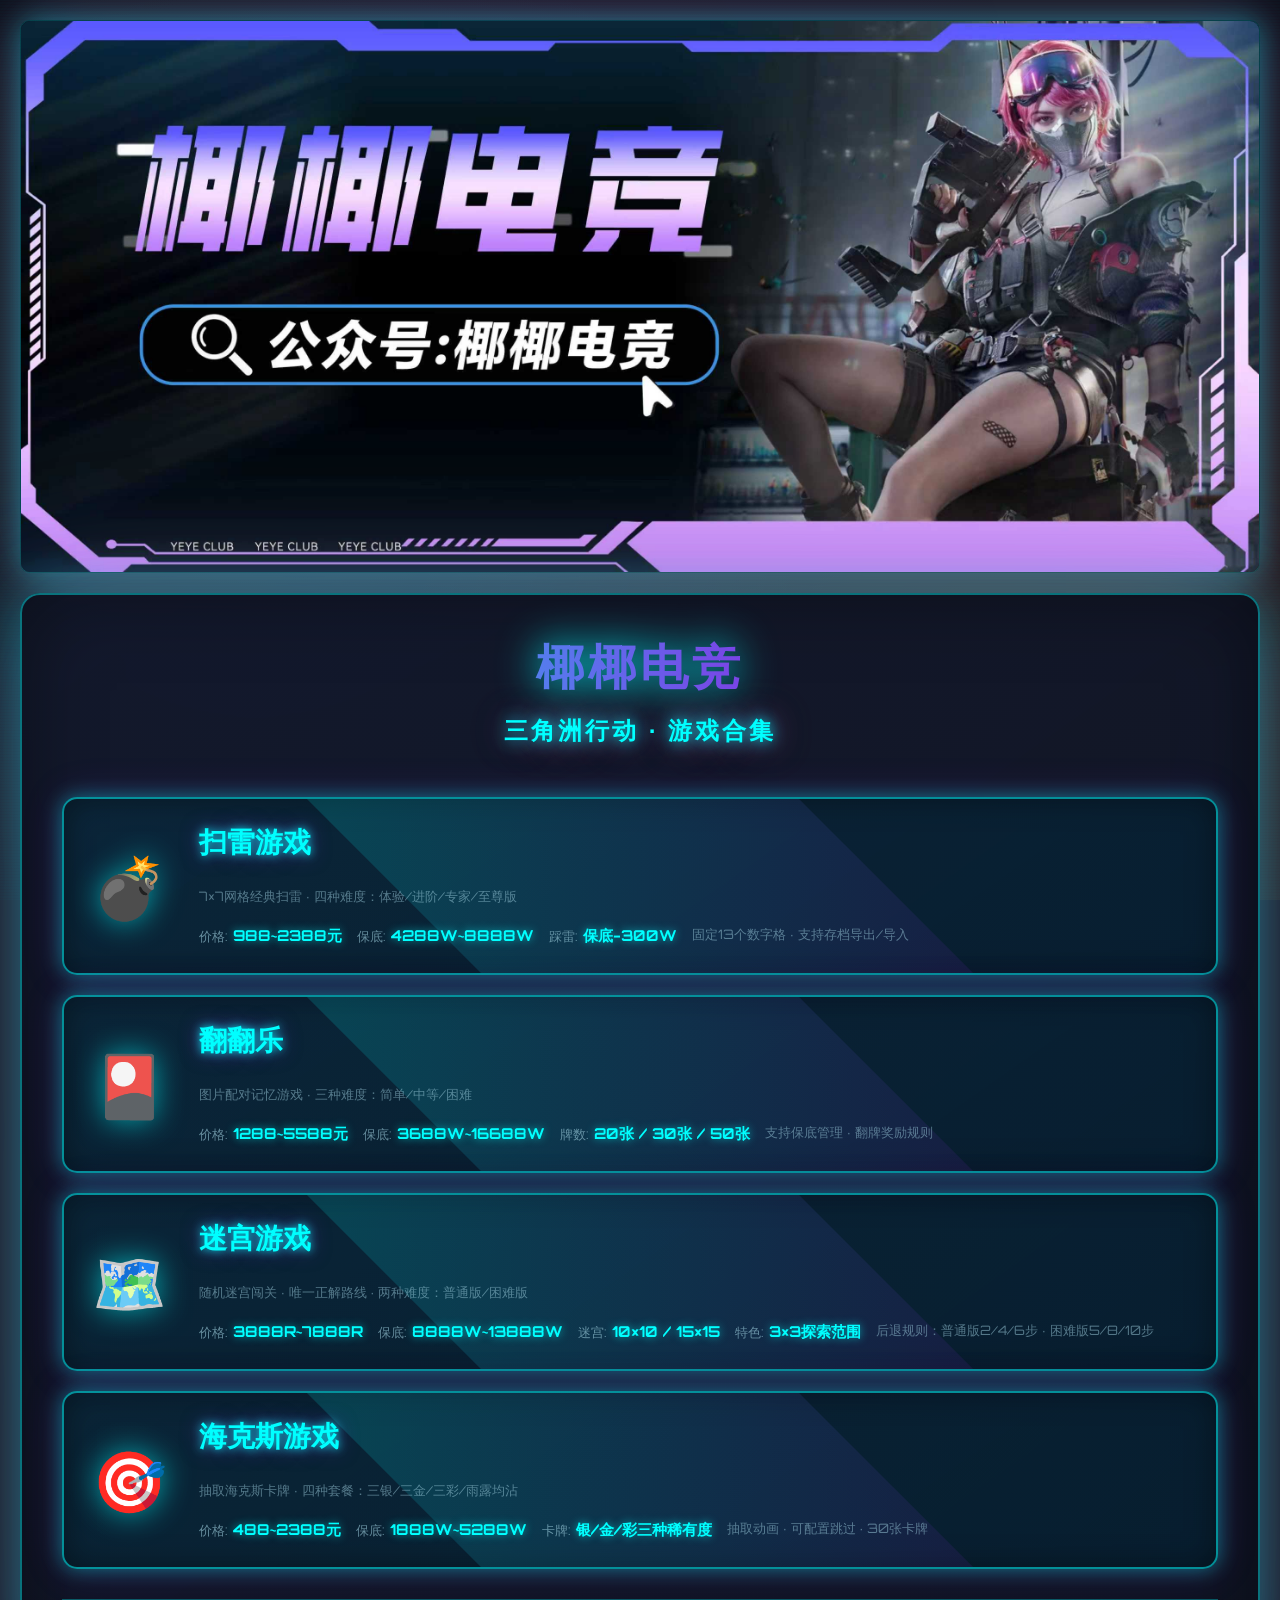
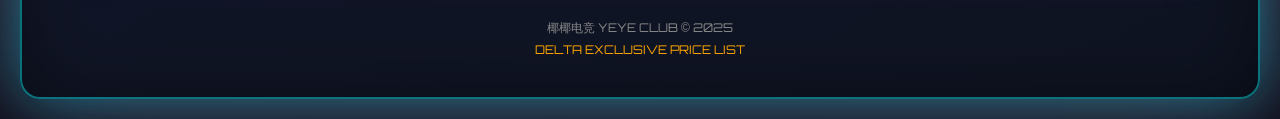
==== commit a09aad4f: "feat: 金铲铲" ====
--- a/index.html
+++ b/index.html
@@ -529,6 +529,34 @@
                     </div>
                 </div>
             </div>
+
+            <!-- 海克斯游戏 -->
+            <div class="game-card" onclick="location.href='hex.html'">
+                <div class="game-icon">🎯</div>
+                <div class="game-content">
+                    <div class="game-name">海克斯游戏</div>
+                    <div class="game-desc">
+                        <span class="info-secondary">抽取海克斯卡牌 · 四种套餐：三银/三金/三彩/雨露均沾</span>
+                    </div>
+                    <div class="game-info">
+                        <div class="info-item">
+                            <span class="info-label">价格:</span>
+                            <span class="info-value">488~2388元</span>
+                        </div>
+                        <div class="info-item">
+                            <span class="info-label">保底:</span>
+                            <span class="info-value">1888W~5288W</span>
+                        </div>
+                        <div class="info-item">
+                            <span class="info-label">卡牌:</span>
+                            <span class="info-value">银/金/彩三种稀有度</span>
+                        </div>
+                        <div class="info-item">
+                            <span class="info-secondary">抽取动画 · 可配置跳过 · 30张卡牌</span>
+                        </div>
+                    </div>
+                </div>
+            </div>
         </div>
 
         <div class="footer">
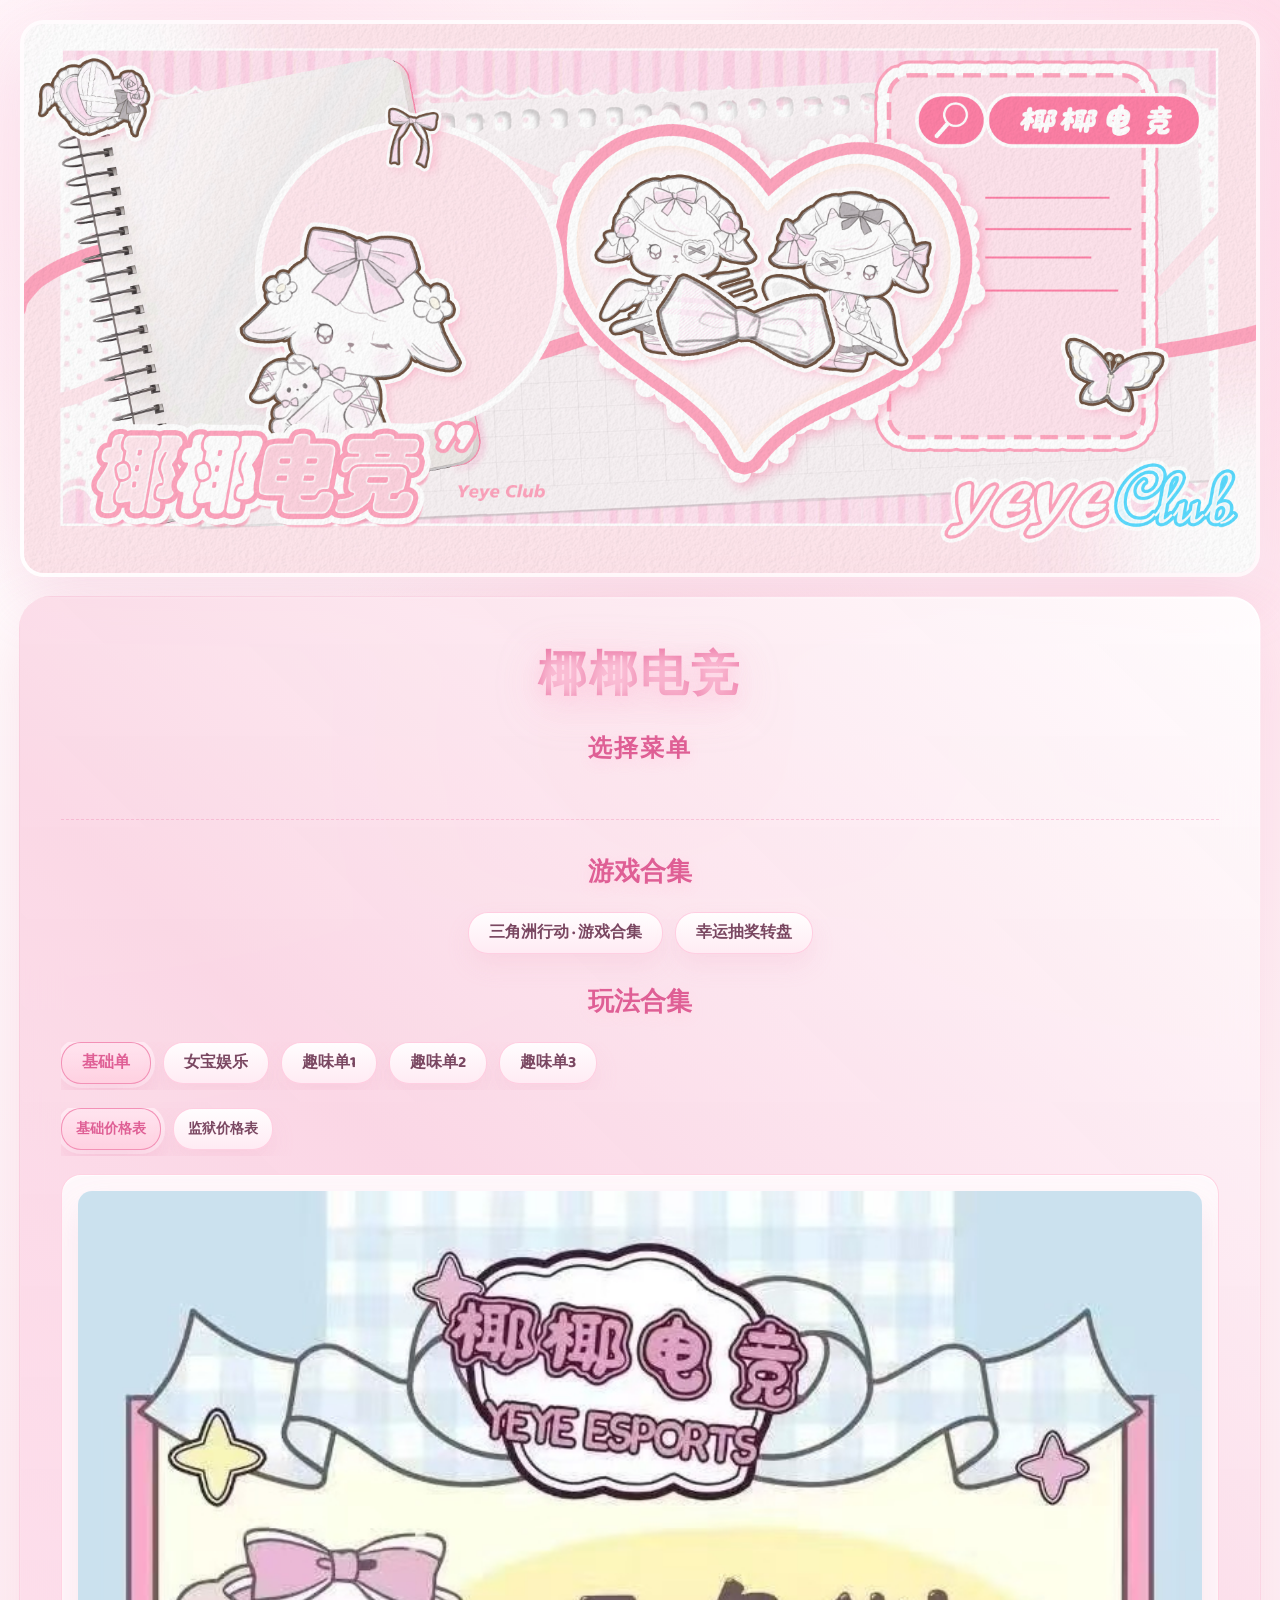
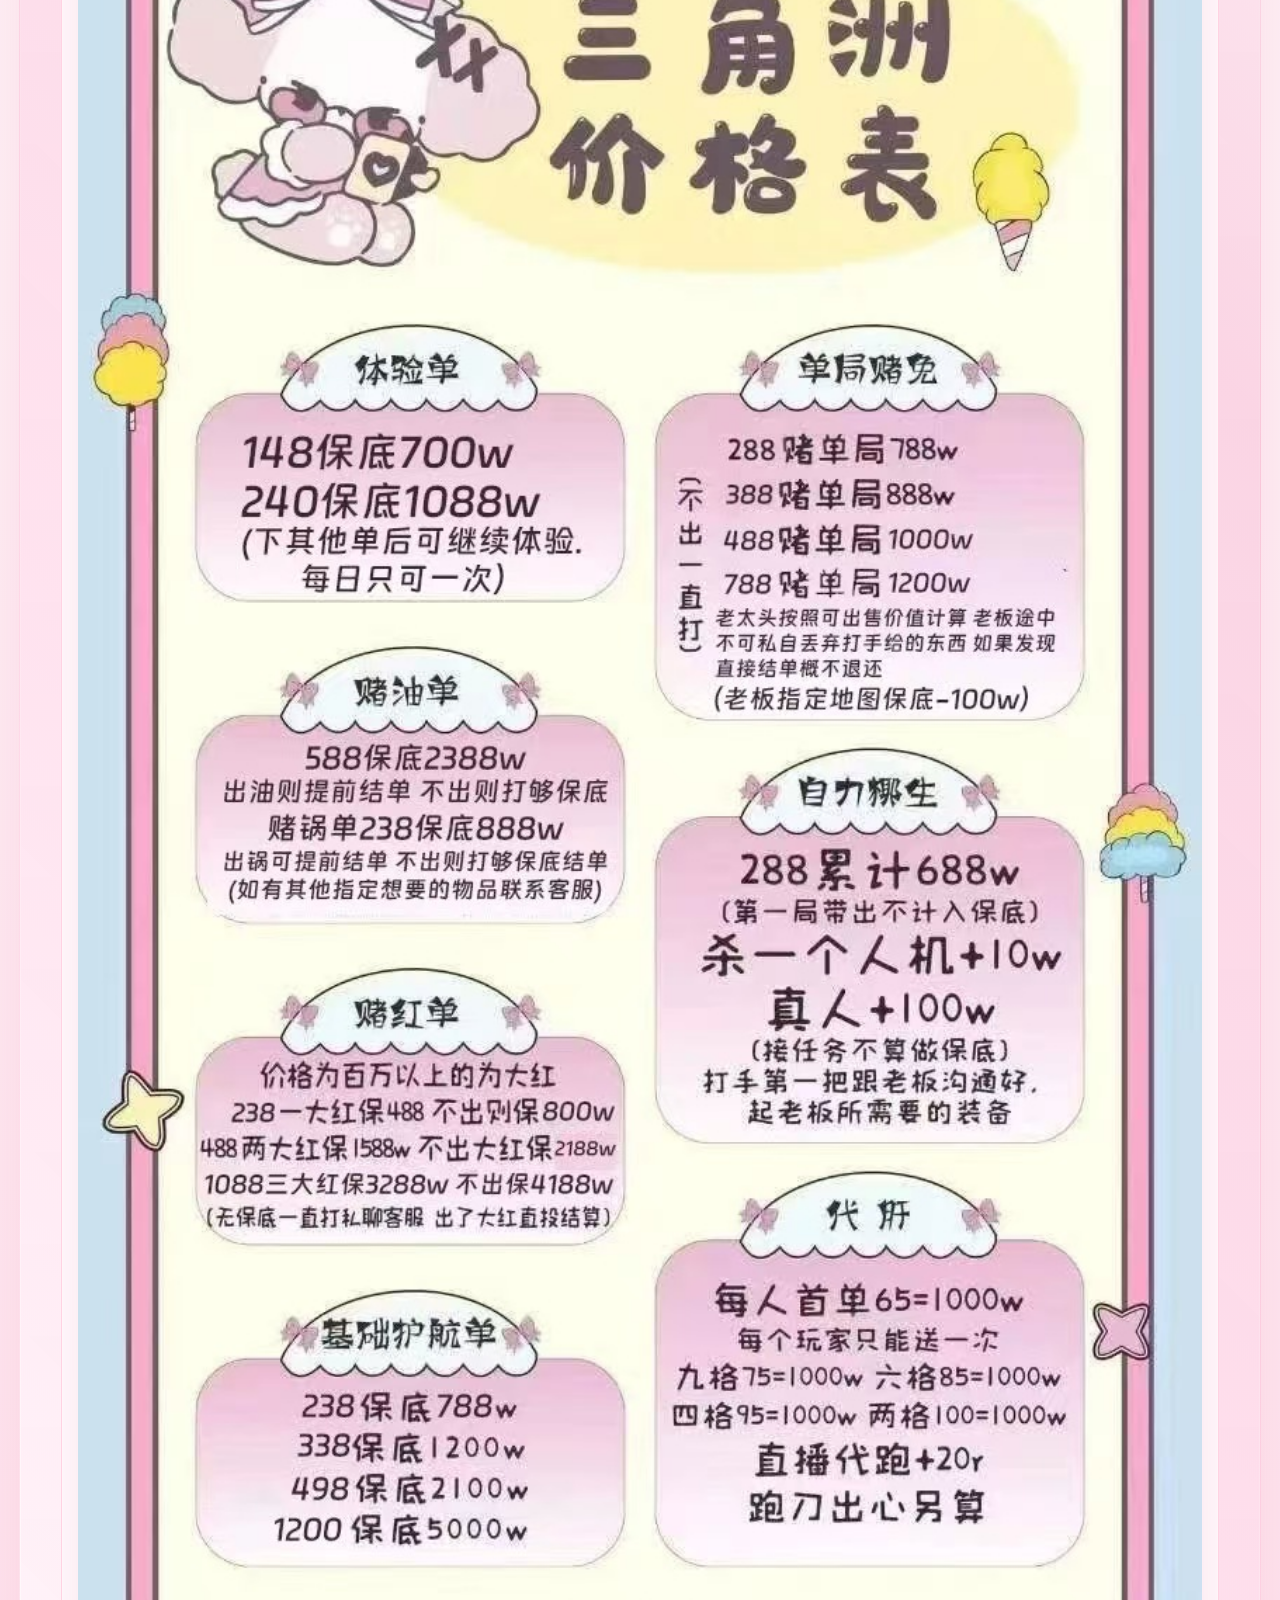
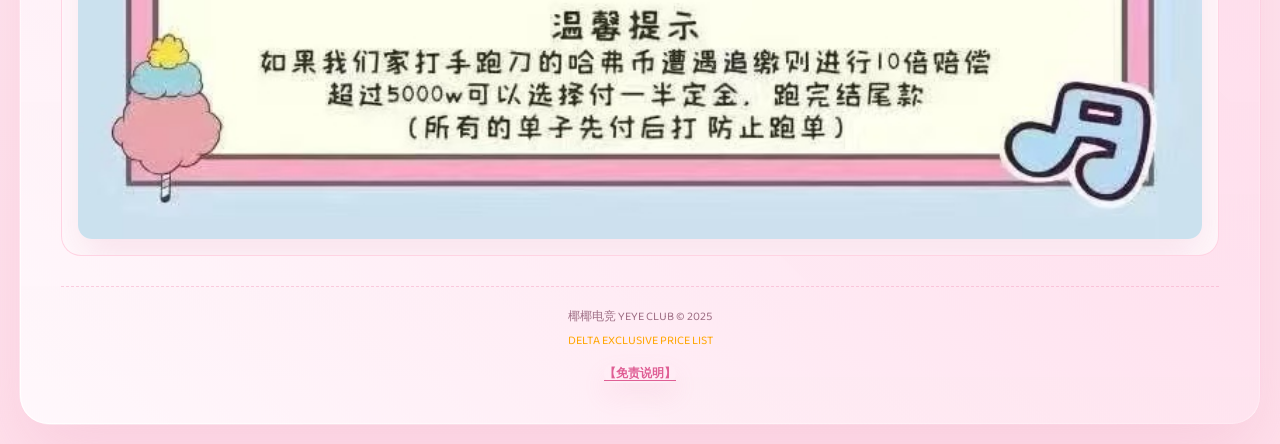
==== commit 93df0de4: "feat: 抽奖" ====
--- a/index.html
+++ b/index.html
@@ -1,4 +1,4 @@
-<!DOCTYPE html>
+﻿<!DOCTYPE html>
 <html lang="zh-CN">
 <head>
     <meta charset="UTF-8">
@@ -6,8 +6,24 @@
     <title>椰椰电竞 - 游戏合集</title>
     <link rel="preconnect" href="https://fonts.googleapis.com">
     <link rel="preconnect" href="https://fonts.gstatic.com" crossorigin>
-    <link href="https://fonts.googleapis.com/css2?family=Orbitron:wght@400;700;900&display=swap" rel="stylesheet">
+    <link href="https://fonts.googleapis.com/css2?family=Baloo+2:wght@400;500;700;800&display=swap" rel="stylesheet">
+    <link rel="stylesheet" href="theme.css">
     <style>
+        :root {
+            --bg-1: #fffafb;
+            --bg-2: #fff1f6;
+            --bg-3: #ffe1ec;
+            --panel: rgba(255, 255, 255, 0.78);
+            --panel-strong: rgba(255, 247, 251, 0.94);
+            --pink: #f28ab2;
+            --pink-deep: #df5f95;
+            --rose: #ffbfd5;
+            --text: #7a4761;
+            --text-soft: #9f6f86;
+            --line: rgba(242, 138, 178, 0.28);
+            --shadow: rgba(231, 143, 177, 0.24);
+        }
+
         * {
             margin: 0;
             padding: 0;
@@ -15,8 +31,11 @@
         }
 
         body {
-            font-family: "Orbitron", "Microsoft YaHei", Arial, sans-serif;
-            background: #0a0e1a;
+            font-family: "Baloo 2", "Microsoft YaHei", Arial, sans-serif;
+            background:
+                radial-gradient(circle at top left, rgba(255, 255, 255, 0.96), transparent 35%),
+                radial-gradient(circle at top right, rgba(255, 214, 230, 0.92), transparent 30%),
+                linear-gradient(180deg, var(--bg-1) 0%, var(--bg-2) 52%, var(--bg-3) 100%);
             min-height: 100vh;
             display: flex;
             flex-direction: column;
@@ -34,9 +53,9 @@
             width: 100%;
             height: 100%;
             background: 
-                radial-gradient(circle at 20% 50%, rgba(0, 255, 255, 0.1) 0%, transparent 50%),
-                radial-gradient(circle at 80% 80%, rgba(255, 165, 0, 0.1) 0%, transparent 50%),
-                radial-gradient(circle at 40% 20%, rgba(138, 43, 226, 0.08) 0%, transparent 50%);
+                radial-gradient(circle at 18% 22%, rgba(255, 195, 220, 0.55) 0%, transparent 36%),
+                radial-gradient(circle at 85% 18%, rgba(255, 228, 239, 0.85) 0%, transparent 30%),
+                radial-gradient(circle at 50% 82%, rgba(250, 176, 205, 0.35) 0%, transparent 34%);
             animation: gradientShift 15s ease infinite;
             z-index: -1;
         }
@@ -53,21 +72,21 @@
             left: 0;
             width: 100%;
             height: 100%;
-            background: repeating-linear-gradient(
-                0deg,
-                rgba(0, 255, 255, 0.03) 0px,
-                transparent 1px,
-                transparent 2px,
-                rgba(0, 255, 255, 0.03) 3px
-            );
+            background:
+                radial-gradient(circle at 12% 18%, rgba(255, 255, 255, 0.9) 0 10px, transparent 11px),
+                radial-gradient(circle at 78% 26%, rgba(255, 233, 241, 0.85) 0 8px, transparent 9px),
+                radial-gradient(circle at 72% 76%, rgba(255, 255, 255, 0.75) 0 12px, transparent 13px),
+                radial-gradient(circle at 25% 74%, rgba(255, 224, 235, 0.9) 0 7px, transparent 8px);
             pointer-events: none;
             z-index: 1;
-            animation: scanline 8s linear infinite;
-        }
-
-        @keyframes scanline {
+            opacity: 0.8;
+            animation: floatDots 14s linear infinite;
+        }
+
+        @keyframes floatDots {
             0% { transform: translateY(0); }
-            100% { transform: translateY(50px); }
+            50% { transform: translateY(12px); }
+            100% { transform: translateY(0); }
         }
 
         .bg-image {
@@ -76,31 +95,28 @@
             height: auto;
             display: block;
             margin: 0 auto 20px;
-            border-radius: 10px;
+            border-radius: 24px;
             box-shadow: 
-                0 0 30px rgba(0, 255, 255, 0.4),
-                0 0 60px rgba(138, 43, 226, 0.3),
-                0 0 100px rgba(255, 165, 0, 0.2);
-            border: 1px solid rgba(0, 255, 255, 0.2);
+                0 24px 60px rgba(223, 95, 149, 0.18),
+                0 10px 30px rgba(255, 255, 255, 0.7);
+            border: 4px solid rgba(255, 255, 255, 0.72);
             position: relative;
             z-index: 2;
         }
 
         .container {
-            background: linear-gradient(145deg, rgba(20, 25, 45, 0.95), rgba(15, 20, 35, 0.98));
-            border-radius: 20px;
+            background: linear-gradient(180deg, rgba(255, 255, 255, 0.82), rgba(255, 244, 249, 0.95));
+            border-radius: 32px;
             padding: 40px;
             box-shadow: 
-                0 0 60px rgba(0, 255, 255, 0.4),
-                0 0 100px rgba(138, 43, 226, 0.3),
-                0 0 150px rgba(255, 165, 0, 0.2),
-                inset 0 0 80px rgba(0, 0, 0, 0.4);
+                0 30px 70px var(--shadow),
+                inset 0 1px 0 rgba(255, 255, 255, 0.9);
             max-width: 1400px;
             width: 100%;
-            border: 2px solid rgba(0, 255, 255, 0.4);
+            border: 1px solid rgba(255, 255, 255, 0.95);
             position: relative;
             z-index: 2;
-            backdrop-filter: blur(10px);
+            backdrop-filter: blur(18px);
         }
 
         .container::before {
@@ -111,19 +127,19 @@
             right: -2px;
             bottom: -2px;
             background: linear-gradient(45deg, 
-                rgba(0, 255, 255, 0.5), 
-                rgba(138, 43, 226, 0.5), 
-                rgba(255, 165, 0, 0.5), 
-                rgba(0, 255, 255, 0.5));
-            border-radius: 20px;
+                rgba(255, 255, 255, 0.8),
+                rgba(255, 202, 224, 0.9),
+                rgba(242, 138, 178, 0.65),
+                rgba(255, 255, 255, 0.8));
+            border-radius: 32px;
             z-index: -1;
-            opacity: 0;
+            opacity: 0.5;
             animation: borderGlow 4s ease-in-out infinite;
         }
 
         @keyframes borderGlow {
-            0%, 100% { opacity: 0; }
-            50% { opacity: 0.3; }
+            0%, 100% { opacity: 0.45; }
+            50% { opacity: 0.8; }
         }
 
         .header {
@@ -133,27 +149,27 @@
 
         .title {
             font-size: 48px;
-            font-weight: 900;
-            background: linear-gradient(90deg, #00ffff, #8a2be2, #ffa500, #00ffff);
+            font-weight: 800;
+            background: linear-gradient(90deg, #df5f95, #f28ab2, #ffb8cf, #df5f95);
             background-size: 200% auto;
             -webkit-background-clip: text;
             -webkit-text-fill-color: transparent;
             background-clip: text;
             margin-bottom: 15px;
-            letter-spacing: 4px;
+            letter-spacing: 3px;
             animation: titleGlow 3s ease-in-out infinite, titleSlide 8s linear infinite;
-            filter: drop-shadow(0 0 20px rgba(0, 255, 255, 0.9));
+            filter: drop-shadow(0 8px 20px rgba(242, 138, 178, 0.25));
             position: relative;
         }
 
         @keyframes titleGlow {
             0%, 100% {
-                filter: drop-shadow(0 0 20px rgba(0, 255, 255, 0.9)) 
-                        drop-shadow(0 0 40px rgba(138, 43, 226, 0.6));
+                filter: drop-shadow(0 8px 20px rgba(242, 138, 178, 0.22))
+                        drop-shadow(0 0 18px rgba(255, 210, 227, 0.7));
             }
             50% {
-                filter: drop-shadow(0 0 30px rgba(0, 255, 255, 1)) 
-                        drop-shadow(0 0 60px rgba(138, 43, 226, 0.8));
+                filter: drop-shadow(0 10px 24px rgba(223, 95, 149, 0.28))
+                        drop-shadow(0 0 22px rgba(255, 203, 223, 0.9));
             }
         }
 
@@ -164,13 +180,10 @@
 
         .subtitle {
             font-size: 24px;
-            color: #00ffff;
+            color: var(--text-soft);
             font-weight: bold;
-            text-shadow: 
-                0 0 15px rgba(0, 255, 255, 0.9),
-                0 0 30px rgba(138, 43, 226, 0.6),
-                0 0 45px rgba(255, 165, 0, 0.4);
-            letter-spacing: 3px;
+            text-shadow: 0 4px 16px rgba(255, 212, 228, 0.95);
+            letter-spacing: 2px;
             animation: subtitlePulse 3s ease-in-out infinite;
         }
 
@@ -179,198 +192,254 @@
             50% { opacity: 1; }
         }
 
-        .game-grid {
+        .image-menu-section {
+            margin-top: 36px;
+            padding-top: 32px;
+            border-top: 1px dashed rgba(242, 138, 178, 0.38);
+        }
+
+        .menu-group {
+            margin-bottom: 28px;
+        }
+
+        .menu-group:last-child {
+            margin-bottom: 0;
+        }
+
+        .image-menu-title {
+            margin-bottom: 18px;
+            color: var(--pink-deep);
+            font-size: 26px;
+            font-weight: 700;
+            text-align: center;
+            text-shadow: 0 5px 14px rgba(255, 213, 229, 0.95);
+        }
+
+        .image-menu-tabs,
+        .image-button-list {
+            display: flex;
+            flex-wrap: wrap;
+            justify-content: center;
+            gap: 12px;
+        }
+
+        .image-menu-tabs {
+            margin-bottom: 18px;
+        }
+
+        .image-button-list {
+            margin-bottom: 22px;
+        }
+
+        .image-menu-tabs.horizontal-tabs {
+            justify-content: flex-start;
+            flex-wrap: nowrap;
+            overflow-x: auto;
+            padding-bottom: 6px;
+        }
+
+        .image-menu-tabs.image-switch-tabs {
+            justify-content: flex-start;
+            flex-wrap: nowrap;
+            overflow-x: auto;
+            padding-bottom: 6px;
+        }
+
+        .image-switch-tabs {
+            justify-content: flex-start;
+            flex-wrap: nowrap;
+            overflow-x: auto;
+            padding-bottom: 6px;
+        }
+
+        .image-menu-tabs.horizontal-tabs::-webkit-scrollbar {
+            height: 8px;
+        }
+
+        .image-menu-tabs.horizontal-tabs::-webkit-scrollbar-thumb {
+            background: rgba(242, 138, 178, 0.28);
+            border-radius: 999px;
+        }
+
+        .image-menu-tabs.image-switch-tabs::-webkit-scrollbar {
+            height: 8px;
+        }
+
+        .image-menu-tabs.image-switch-tabs::-webkit-scrollbar-thumb {
+            background: rgba(242, 138, 178, 0.28);
+            border-radius: 999px;
+        }
+
+        .home-menu-list {
+            margin-bottom: 0;
+        }
+
+        .image-menu-tab,
+        .image-button {
+            min-height: 42px;
+            border: 1px solid rgba(255, 202, 223, 0.9);
+            border-radius: 999px;
+            background: linear-gradient(180deg, rgba(255, 255, 255, 0.95), rgba(255, 236, 244, 0.95));
+            color: var(--text);
+            cursor: pointer;
+            font-family: inherit;
+            font-weight: 700;
+            letter-spacing: 0;
+            transition: all 0.25s ease;
+            box-shadow: 0 10px 20px rgba(231, 143, 177, 0.14);
+        }
+
+        .image-menu-tab {
+            padding: 0 20px;
+            font-size: 16px;
+        }
+
+        .image-button {
+            padding: 0 14px;
+            font-size: 14px;
+            white-space: nowrap;
+            flex: 0 0 auto;
+        }
+
+        .image-menu-tab:hover,
+        .image-button:hover,
+        .image-menu-tab.active,
+        .image-button.active {
+            border-color: rgba(242, 138, 178, 0.9);
+            background: linear-gradient(180deg, rgba(255, 228, 239, 1), rgba(255, 209, 225, 0.98));
+            color: var(--pink-deep);
+            box-shadow:
+                0 14px 28px rgba(223, 95, 149, 0.2),
+                0 0 0 4px rgba(255, 238, 245, 0.9);
+        }
+
+        .image-preview {
+            min-height: 160px;
+            display: flex;
+            align-items: center;
+            justify-content: center;
+            overflow: auto;
+            padding: 16px;
+            border: 1px solid rgba(255, 209, 225, 0.92);
+            border-radius: 20px;
+            background: rgba(255, 251, 253, 0.94);
+            box-shadow: inset 0 1px 0 rgba(255, 255, 255, 0.92);
+        }
+
+        .image-preview:empty {
+            display: none;
+        }
+
+        .image-preview.image-gallery {
             display: flex;
             flex-direction: column;
+            align-items: center;
+            justify-content: flex-start;
             gap: 20px;
-            margin-bottom: 30px;
-        }
-
-        .game-card {
-            background: linear-gradient(145deg, rgba(0, 60, 80, 0.4), rgba(0, 40, 60, 0.5));
-            border: 2px solid rgba(0, 255, 255, 0.5);
-            border-radius: 15px;
-            padding: 25px;
-            cursor: pointer;
-            transition: all 0.4s cubic-bezier(0.4, 0, 0.2, 1);
-            position: relative;
-            overflow: hidden;
+        }
+
+        .image-preview.image-single {
+            justify-content: stretch;
+            align-items: stretch;
+        }
+
+        .menu-preview-image {
+            display: block;
+            max-width: 100%;
+            max-height: none;
+            width: 100%;
+            height: auto;
+            cursor: zoom-in;
+            border-radius: 14px;
+            box-shadow:
+                0 18px 36px rgba(223, 95, 149, 0.18),
+                0 8px 20px rgba(255, 255, 255, 0.9);
+            transition: max-width 0.2s ease, max-height 0.2s ease;
+        }
+
+        .menu-preview-image.is-original {
+            max-width: none;
+            max-height: none;
+            cursor: zoom-in;
+        }
+
+        .fullscreen-viewer {
+            position: fixed;
+            inset: 0;
+            z-index: 20;
+            display: none;
+            flex-direction: column;
+            padding: 0;
+            background: rgba(121, 73, 97, 0.82);
+            touch-action: none;
+        }
+
+        .fullscreen-viewer.active {
             display: flex;
-            align-items: center;
-            gap: 30px;
-            box-shadow: 
-                0 0 20px rgba(0, 255, 255, 0.4),
-                0 0 40px rgba(138, 43, 226, 0.2),
-                inset 0 0 30px rgba(0, 0, 0, 0.4);
-        }
-
-        .game-card::before {
-            content: '';
-            position: absolute;
-            top: -50%;
-            left: -50%;
-            width: 200%;
-            height: 200%;
-            background: linear-gradient(45deg, 
-                transparent, 
-                rgba(0, 255, 255, 0.15), 
-                rgba(138, 43, 226, 0.1),
-                transparent);
-            transform: rotate(45deg);
-            transition: all 0.6s;
-        }
-
-        .game-card::after {
-            content: '';
-            position: absolute;
-            top: 0;
-            left: 0;
-            right: 0;
-            bottom: 0;
-            border-radius: 15px;
-            padding: 2px;
-            background: linear-gradient(45deg, 
-                rgba(0, 255, 255, 0.6), 
-                rgba(138, 43, 226, 0.6), 
-                rgba(255, 165, 0, 0.6));
-            -webkit-mask: linear-gradient(#fff 0 0) content-box, linear-gradient(#fff 0 0);
-            -webkit-mask-composite: xor;
-            mask-composite: exclude;
-            opacity: 0;
-            transition: opacity 0.4s;
-        }
-
-        .game-card:hover {
-            transform: translateX(10px) scale(1.01);
-            box-shadow: 
-                0 15px 50px rgba(0, 255, 255, 0.7),
-                0 0 80px rgba(138, 43, 226, 0.5),
-                0 0 100px rgba(255, 165, 0, 0.3),
-                inset 0 0 50px rgba(0, 255, 255, 0.2);
-            border-color: rgba(138, 43, 226, 0.8);
-        }
-
-        .game-card:hover::before {
-            left: 100%;
-        }
-
-        .game-card:hover::after {
-            opacity: 1;
-        }
-
-        .game-icon {
-            font-size: 60px;
-            flex-shrink: 0;
-            width: 80px;
-            text-align: center;
-            filter: drop-shadow(0 0 15px rgba(0, 255, 255, 0.6));
-            animation: iconFloat 3s ease-in-out infinite;
-            position: relative;
-            z-index: 1;
-        }
-
-        @keyframes iconFloat {
-            0%, 100% { transform: translateY(0px); }
-            50% { transform: translateY(-10px); }
-        }
-
-        .game-card:hover .game-icon {
-            filter: drop-shadow(0 0 25px rgba(138, 43, 226, 0.8));
-            animation: iconFloat 1.5s ease-in-out infinite;
-        }
-
-        .game-content {
+        }
+
+        .fullscreen-viewer img {
+            display: block;
+            max-width: 100%;
+            max-height: 100%;
+            width: auto;
+            height: auto;
+            margin: auto;
+            cursor: zoom-out;
+            user-select: none;
+            -webkit-user-drag: none;
+        }
+
+        .viewer-stage {
             flex: 1;
+            min-height: 0;
+            width: 100%;
             display: flex;
-            flex-direction: column;
-            gap: 10px;
-            position: relative;
-            z-index: 1;
-        }
-
-        .game-name {
-            font-size: 28px;
-            color: #00ffff;
-            font-weight: bold;
-            text-align: left;
-            margin-bottom: 10px;
-            text-shadow: 
-                0 0 10px rgba(0, 255, 255, 0.9),
-                0 0 20px rgba(138, 43, 226, 0.5);
-            position: relative;
-            z-index: 1;
-            transition: all 0.3s;
-        }
-
-        .game-card:hover .game-name {
-            color: #8a2be2;
-            text-shadow: 
-                0 0 15px rgba(138, 43, 226, 1),
-                0 0 30px rgba(0, 255, 255, 0.6);
-        }
-
-        .game-desc {
-            color: #a0d0e0;
-            text-align: left;
-            line-height: 1.8;
-            font-size: 15px;
-            position: relative;
-            z-index: 1;
-            transition: all 0.3s;
-        }
-
-        .game-card:hover .game-desc {
-            color: #c0e0f0;
-        }
-
-        .game-info {
-            display: flex;
-            flex-wrap: wrap;
-            gap: 15px;
-            margin-top: 5px;
-            font-size: 14px;
-            line-height: 1.6;
-            position: relative;
-            z-index: 1;
-        }
-
-        .info-item {
-            display: flex;
-            align-items: baseline;
-            gap: 5px;
-        }
-
-        .info-label {
-            color: rgba(160, 208, 224, 0.6);
-            font-size: 13px;
-            transition: all 0.3s;
-        }
-
-        .info-value {
-            color: #00ffff;
-            font-weight: bold;
-            font-size: 15px;
-            text-shadow: 0 0 8px rgba(0, 255, 255, 0.6);
-            transition: all 0.3s;
-        }
-
-        .game-card:hover .info-value {
-            color: #ffa500;
-            text-shadow: 0 0 10px rgba(255, 165, 0, 0.8);
-        }
-
-        .info-secondary {
-            color: rgba(160, 208, 224, 0.5);
-            font-size: 13px;
+            align-items: safe center;
+            justify-content: safe center;
+            overflow: auto;
+            overscroll-behavior: contain;
         }
 
         .footer {
             text-align: center;
             margin-top: 30px;
             padding-top: 20px;
-            border-top: 1px solid rgba(0, 255, 255, 0.3);
-            color: #888;
+            border-top: 1px dashed rgba(242, 138, 178, 0.38);
+            color: var(--text-soft);
             font-size: 12px;
+        }
+
+        .disclaimer {
+            margin-top: 14px;
+            color: rgba(159, 111, 134, 0.88);
+            font-size: 12px;
+            line-height: 1.7;
+        }
+
+        .disclaimer-toggle {
+            margin-top: 14px;
+            border: 0;
+            background: transparent;
+            color: var(--pink-deep);
+            font: inherit;
+            font-size: 12px;
+            font-weight: 700;
+            cursor: pointer;
+            text-decoration: underline;
+            text-underline-offset: 3px;
+        }
+
+        .disclaimer-toggle:hover {
+            color: #c95085;
+        }
+
+        .disclaimer-content {
+            display: none;
+        }
+
+        .disclaimer-content.show {
+            display: block;
         }
 
         /* 响应式设计 */
@@ -383,7 +452,7 @@
         @media (max-width: 768px) {
             .bg-image {
                 margin-bottom: 15px;
-                border-radius: 5px;
+                border-radius: 18px;
             }
             
             .title {
@@ -398,172 +467,256 @@
                 padding: 25px;
             }
 
-            .game-card {
-                flex-direction: column;
-                gap: 15px;
-                padding: 20px;
-            }
-
-            .game-icon {
-                font-size: 50px;
-            }
-
-            .game-content {
+            .image-menu-title {
+                font-size: 22px;
+            }
+
+            .image-menu-tab {
                 width: 100%;
             }
-            
-            .game-name {
-                font-size: 24px;
-                text-align: center;
-            }
-            
-            .game-desc {
-                font-size: 13px;
-                text-align: center;
-            }
-
-            .game-info {
-                flex-direction: column;
-                gap: 8px;
-            }
-
-            .info-item {
-                justify-content: center;
+
+            .image-preview {
+                padding: 10px;
             }
         }
     </style>
 </head>
 <body>
-    <img src="beijingtu.jpg" alt="椰椰电竞" class="bg-image">
+    <img src="微信图片_20260617232637_626_31.jpg" alt="椰椰电竞" class="bg-image">
     <div class="container">
         <div class="header">
             <div class="title">椰椰电竞</div>
-            <div class="subtitle">三角洲行动 · 游戏合集</div>
+            <div class="subtitle">选择菜单</div>
         </div>
 
-        <div class="game-grid">
-            <!-- 扫雷游戏 -->
-            <div class="game-card" onclick="location.href='minesweeper.html'">
-                <div class="game-icon">💣</div>
-                <div class="game-content">
-                    <div class="game-name">扫雷游戏</div>
-                    <div class="game-desc">
-                        <span class="info-secondary">7×7网格经典扫雷 · 四种难度：体验/进阶/专家/至尊版</span>
-                    </div>
-                    <div class="game-info">
-                        <div class="info-item">
-                            <span class="info-label">价格:</span>
-                            <span class="info-value">988~2388元</span>
-                        </div>
-                        <div class="info-item">
-                            <span class="info-label">保底:</span>
-                            <span class="info-value">4288W~8888W</span>
-                        </div>
-                        <div class="info-item">
-                            <span class="info-label">踩雷:</span>
-                            <span class="info-value">保底-300W</span>
-                        </div>
-                        <div class="info-item">
-                            <span class="info-secondary">固定13个数字格 · 支持存档导出/导入</span>
-                        </div>
-                    </div>
-                </div>
+        <div class="image-menu-section">
+            <div class="menu-group">
+                <div class="image-menu-title">游戏合集</div>
+                <div class="image-menu-tabs home-menu-list" id="homeMenuList"></div>
             </div>
-
-            <!-- 翻翻乐游戏 -->
-            <div class="game-card" onclick="location.href='flipcard.html'">
-                <div class="game-icon">🎴</div>
-                <div class="game-content">
-                    <div class="game-name">翻翻乐</div>
-                    <div class="game-desc">
-                        <span class="info-secondary">图片配对记忆游戏 · 三种难度：简单/中等/困难</span>
-                    </div>
-                    <div class="game-info">
-                        <div class="info-item">
-                            <span class="info-label">价格:</span>
-                            <span class="info-value">1288~5588元</span>
-                        </div>
-                        <div class="info-item">
-                            <span class="info-label">保底:</span>
-                            <span class="info-value">3688W~16688W</span>
-                        </div>
-                        <div class="info-item">
-                            <span class="info-label">牌数:</span>
-                            <span class="info-value">20张 / 30张 / 50张</span>
-                        </div>
-                        <div class="info-item">
-                            <span class="info-secondary">支持保底管理 · 翻牌奖励规则</span>
-                        </div>
-                    </div>
-                </div>
-            </div>
-
-            <!-- 迷宫游戏 -->
-            <div class="game-card" onclick="location.href='maze.html'">
-                <div class="game-icon">🗺️</div>
-                <div class="game-content">
-                    <div class="game-name">迷宫游戏</div>
-                    <div class="game-desc">
-                        <span class="info-secondary">随机迷宫闯关 · 唯一正解路线 · 两种难度：普通版/困难版</span>
-                    </div>
-                    <div class="game-info">
-                        <div class="info-item">
-                            <span class="info-label">价格:</span>
-                            <span class="info-value">3888R~7888R</span>
-                        </div>
-                        <div class="info-item">
-                            <span class="info-label">保底:</span>
-                            <span class="info-value">8888W~13888W</span>
-                        </div>
-                        <div class="info-item">
-                            <span class="info-label">迷宫:</span>
-                            <span class="info-value">10×10 / 15×15</span>
-                        </div>
-                        <div class="info-item">
-                            <span class="info-label">特色:</span>
-                            <span class="info-value">3×3探索范围</span>
-                        </div>
-                        <div class="info-item">
-                            <span class="info-secondary">后退规则：普通版2/4/6步 · 困难版5/8/10步</span>
-                        </div>
-                    </div>
-                </div>
-            </div>
-
-            <!-- 海克斯游戏 -->
-            <div class="game-card" onclick="location.href='hex.html'">
-                <div class="game-icon">🎯</div>
-                <div class="game-content">
-                    <div class="game-name">海克斯游戏</div>
-                    <div class="game-desc">
-                        <span class="info-secondary">抽取海克斯卡牌 · 四种套餐：三银/三金/三彩/雨露均沾</span>
-                    </div>
-                    <div class="game-info">
-                        <div class="info-item">
-                            <span class="info-label">价格:</span>
-                            <span class="info-value">488~2388元</span>
-                        </div>
-                        <div class="info-item">
-                            <span class="info-label">保底:</span>
-                            <span class="info-value">1888W~5288W</span>
-                        </div>
-                        <div class="info-item">
-                            <span class="info-label">卡牌:</span>
-                            <span class="info-value">银/金/彩三种稀有度</span>
-                        </div>
-                        <div class="info-item">
-                            <span class="info-secondary">抽取动画 · 可配置跳过 · 30张卡牌</span>
-                        </div>
-                    </div>
-                </div>
+            <div class="menu-group">
+                <div class="image-menu-title">玩法合集</div>
+                <div class="image-menu-tabs horizontal-tabs" id="playButtonList"></div>
+                <div class="image-menu-tabs image-switch-tabs" id="imageButtonList"></div>
+                <div class="image-preview image-gallery" id="playImagePreview"></div>
             </div>
         </div>
 
         <div class="footer">
             <p>椰椰电竞 YEYE CLUB © 2025</p>
             <p style="margin-top: 5px; color: #ffa500;">DELTA EXCLUSIVE PRICE LIST</p>
+            <button type="button" class="disclaimer-toggle" id="disclaimerToggle">【免责说明】</button>
+            <p class="disclaimer disclaimer-content" id="disclaimerContent">本网页为无偿受托制作，页面内所有信息、图文内容均由委托方提供。内容的真实性、准确性与合法性由委托方独立承担全部责任，制作者不对页面内容引发的任何争议或后果承担相关责任。</p>
         </div>
     </div>
+    <div class="fullscreen-viewer" id="fullscreenViewer" role="dialog" aria-modal="true" aria-label="图片全屏预览"></div>
+    <script>
+        const homeMenus = [
+            { name: '三角洲行动 · 游戏合集', url: 'games.html' },
+            { name: '幸运抽奖转盘', url: 'lottery.html' }
+        ];
+
+        const playMenus = [
+            {
+                name: '基础单',
+                images: [
+                    { label: '基础价格表', src: 'gameImg/基础单/微信图片_20260601164119.jpg' },
+                    { label: '监狱价格表', src: 'gameImg/基础单/微信图片_2026060116419.jpg' }
+                ]
+            },
+            {
+                name: '女宝娱乐',
+                images: [
+                    { label: '娱乐价格表', src: 'gameImg/女宝娱乐/微信图片_20260601164206.jpg' },
+                    { label: '娱乐专属趣味单', src: 'gameImg/女宝娱乐/微信图片_20260601164213.jpg' }
+                ]
+            },
+            {
+                name: '趣味单1',
+                images: [
+                    { label: 'SBTI大检测', src: 'gameImg/趣味单1/微信图片_20260601164450.jpg' },
+                    { label: 'bingo单', src: 'gameImg/趣味单1/微信图片_20260601164459.jpg' },
+                    { label: '趣味单1', src: 'gameImg/趣味单1/微信图片_20260601164502.jpg' },
+                    { label: '图5', src: 'gameImg/趣味单1/微信图片_20260601164505.jpg' },
+                    { label: '图6', src: 'gameImg/趣味单1/微信图片_20260601164508.jpg' },
+                    { label: '图7', src: 'gameImg/趣味单1/微信图片_20260601164511.jpg' },
+                    { label: '图8', src: 'gameImg/趣味单1/微信图片_20260601164514.jpg' },
+                    { label: '图9', src: 'gameImg/趣味单1/微信图片_20260730163158_698_31.jpg' }
+                ]
+            },
+            {
+                name: '趣味单2',
+                images: [
+                    { label: '爆了个仓', src: 'gameImg/趣味单2/微信图片_20260529114401_529_31.jpg' },
+                    { label: '牛马工作日记', src: 'gameImg/趣味单2/微信图片_20260601164333.jpg' },
+                    { label: '388合集', src: 'gameImg/趣味单2/微信图片_20260601164340.jpg' },
+                    { label: '联动双修趣味单', src: 'gameImg/趣味单2/微信图片_20260601164344.jpg' },
+                    { label: '寻找狼人', src: 'gameImg/趣味单2/微信图片_20260601164346.jpg' },
+                    { label: '灌篮高手单', src: 'gameImg/趣味单2/微信图片_20260601164349.jpg' },
+                    { label: '恋与三角洲', src: 'gameImg/趣味单2/微信图片_20260601164352.jpg' },
+                    { label: '扫雷大作战', src: 'gameImg/趣味单2/微信图片_20260601164355.jpg' },
+                    { label: '击败那只小小巨人', src: 'gameImg/趣味单2/微信图片_20260601164434.jpg' },
+                    { label: '388趣味单合集', src: 'gameImg/趣味单2/微信图片_20260601164437.jpg' }
+                ]
+            },
+            {
+                name: '趣味单3',
+                images: [
+                    { label: '趣味单价格表1', src: 'gameImg/趣味单3/微信图片_20260601164223.jpg' },
+                    { label: '趣味单价格表2', src: 'gameImg/趣味单3/微信图片_20260601164229.jpg' },
+                    { label: '刀皮收藏家', src: 'gameImg/趣味单3/微信图片_20260601164233.jpg' },
+                    { label: '海克斯大作战', src: 'gameImg/趣味单3/微信图片_20260601164235.jpg' },
+                    { label: '女巫的毒药', src: 'gameImg/趣味单3/微信图片_20260601164239.jpg' },
+                    { label: '任务bingo单', src: 'gameImg/趣味单3/微信图片_20260601164241.jpg' },
+                    { label: '塔主大人', src: 'gameImg/趣味单3/微信图片_20260601164244.jpg' },
+                    { label: '连连看单', src: 'gameImg/趣味单3/微信图片_20260601164247.jpg' },
+                    { label: '我是航天王', src: 'gameImg/趣味单3/微信图片_20260601164250.jpg' },
+                    { label: '大富翁', src: 'gameImg/趣味单3/微信图片_20260601164252.jpg' },
+                    { label: '大富翁PRO', src: 'gameImg/趣味单3/微信图片_20260601164258.jpg' },
+                    { label: '麻雀特色单', src: 'gameImg/趣味单3/微信图片_20260601164300.jpg' },
+                    { label: '趣味单合集', src: 'gameImg/趣味单3/微信图片_20260601164304.jpg' },
+                    { label: '数字扫雷单', src: 'gameImg/趣味单3/微信图片_20260601164308.jpg' },
+                    { label: '三国杀', src: 'gameImg/趣味单3/微信图片_20260601164312.jpg' },
+                    { label: '数字炸弹', src: 'gameImg/趣味单3/微信图片_20260601164315.jpg' }
+                ]
+            }
+        ];
+
+        const homeMenuListEl = document.getElementById('homeMenuList');
+        const playButtonListEl = document.getElementById('playButtonList');
+        const imageButtonListEl = document.getElementById('imageButtonList');
+        const playImagePreviewEl = document.getElementById('playImagePreview');
+        const disclaimerToggleEl = document.getElementById('disclaimerToggle');
+        const disclaimerContentEl = document.getElementById('disclaimerContent');
+        const fullscreenViewerEl = document.getElementById('fullscreenViewer');
+        let viewerScale = 1;
+        let pinchDistance = 0;
+
+        function closeViewer() {
+            fullscreenViewerEl.classList.remove('active');
+            fullscreenViewerEl.innerHTML = '';
+            document.body.style.overflow = '';
+            viewerScale = 1;
+            pinchDistance = 0;
+        }
+
+        function openViewer(sourceImage) {
+            viewerScale = 1;
+            fullscreenViewerEl.innerHTML = `
+                <div class="viewer-stage">
+                    <img src="${sourceImage.src}" alt="${sourceImage.alt}">
+                </div>`;
+            fullscreenViewerEl.classList.add('active');
+            document.body.style.overflow = 'hidden';
+
+            const viewerImage = fullscreenViewerEl.querySelector('img');
+            let baseWidth = 0;
+            let baseHeight = 0;
+
+            const captureBaseSize = () => {
+                if (baseWidth) return;
+                baseWidth = viewerImage.clientWidth;
+                baseHeight = viewerImage.clientHeight;
+            };
+
+            const setScale = (scale) => {
+                captureBaseSize();
+                if (!baseWidth) return;
+                viewerScale = Math.min(5, Math.max(0.5, scale));
+                viewerImage.style.maxWidth = 'none';
+                viewerImage.style.maxHeight = 'none';
+                viewerImage.style.width = `${baseWidth * viewerScale}px`;
+                viewerImage.style.height = `${baseHeight * viewerScale}px`;
+            };
+
+            if (viewerImage.complete) {
+                requestAnimationFrame(captureBaseSize);
+            } else {
+                viewerImage.addEventListener('load', captureBaseSize, { once: true });
+            }
+
+            viewerImage.addEventListener('click', closeViewer);
+            fullscreenViewerEl.onwheel = (event) => {
+                event.preventDefault();
+                setScale(viewerScale + (event.deltaY < 0 ? 0.2 : -0.2));
+            };
+            fullscreenViewerEl.ontouchstart = (event) => {
+                if (event.touches.length === 2) {
+                    pinchDistance = Math.hypot(
+                        event.touches[0].clientX - event.touches[1].clientX,
+                        event.touches[0].clientY - event.touches[1].clientY
+                    );
+                }
+            };
+            fullscreenViewerEl.ontouchmove = (event) => {
+                if (event.touches.length !== 2 || !pinchDistance) return;
+                event.preventDefault();
+                const nextDistance = Math.hypot(
+                    event.touches[0].clientX - event.touches[1].clientX,
+                    event.touches[0].clientY - event.touches[1].clientY
+                );
+                setScale(viewerScale * (nextDistance / pinchDistance));
+                pinchDistance = nextDistance;
+            };
+        }
+
+        homeMenus.forEach((menu) => {
+            const button = document.createElement('button');
+            button.type = 'button';
+            button.className = 'image-menu-tab';
+            button.textContent = menu.name;
+            button.addEventListener('click', () => location.href = menu.url);
+            homeMenuListEl.appendChild(button);
+        });
+
+        function renderPreview(menuName, imageIndex = 0) {
+            const currentMenu = playMenus.find((menu) => menu.name === menuName) || playMenus[0];
+            playImagePreviewEl.innerHTML = '';
+            playImagePreviewEl.className = 'image-preview image-single';
+
+            const image = document.createElement('img');
+            image.src = currentMenu.images[imageIndex]?.src || currentMenu.images[0]?.src || '';
+            image.alt = `${currentMenu.name}-${imageIndex + 1}`;
+            image.className = 'menu-preview-image is-original';
+            image.title = '点击全屏查看';
+            image.addEventListener('click', () => openViewer(image));
+            playImagePreviewEl.appendChild(image);
+
+            playButtonListEl.querySelectorAll('button').forEach((button) => {
+                button.classList.toggle('active', button.dataset.menuName === currentMenu.name);
+            });
+
+            imageButtonListEl.innerHTML = '';
+            currentMenu.images.forEach((imageItem, index) => {
+                const button = document.createElement('button');
+                button.type = 'button';
+                button.className = 'image-button';
+                button.dataset.imageIndex = String(index);
+                button.textContent = imageItem.label || `图${index + 1}`;
+                button.addEventListener('click', () => renderPreview(currentMenu.name, index));
+                imageButtonListEl.appendChild(button);
+            });
+
+            imageButtonListEl.querySelectorAll('button').forEach((button) => {
+                button.classList.toggle('active', Number(button.dataset.imageIndex) === imageIndex);
+            });
+        }
+
+        playMenus.forEach((menu) => {
+            const button = document.createElement('button');
+            button.type = 'button';
+            button.className = 'image-menu-tab';
+            button.dataset.menuName = menu.name;
+            button.textContent = menu.name;
+            button.addEventListener('click', () => renderPreview(menu.name, 0));
+            playButtonListEl.appendChild(button);
+        });
+
+        renderPreview(playMenus[0].name);
+        disclaimerToggleEl.addEventListener('click', () => disclaimerContentEl.classList.toggle('show'));
+        document.addEventListener('keydown', (event) => {
+            if (event.key === 'Escape' && fullscreenViewerEl.classList.contains('active')) closeViewer();
+        });
+    </script>
 </body>
 </html>
-
--- a/theme.css
+++ b/theme.css
@@ -0,0 +1,323 @@
+:root {
+    --bg-1: #fffafb;
+    --bg-2: #fff1f6;
+    --bg-3: #ffe1ec;
+    --panel: rgba(255, 255, 255, 0.86);
+    --panel-strong: rgba(255, 247, 251, 0.95);
+    --panel-soft: rgba(255, 240, 246, 0.9);
+    --pink: #f28ab2;
+    --pink-deep: #df5f95;
+    --pink-soft: #ffdae8;
+    --rose: #ffbfd5;
+    --text: #7a4761;
+    --text-soft: #9f6f86;
+    --line: rgba(242, 138, 178, 0.3);
+    --shadow: rgba(231, 143, 177, 0.2);
+    --shadow-strong: rgba(223, 95, 149, 0.24);
+}
+
+body {
+    font-family: "Baloo 2", "Microsoft YaHei", Arial, sans-serif !important;
+    color: var(--text);
+    background:
+        radial-gradient(circle at top left, rgba(255, 255, 255, 0.96), transparent 35%),
+        radial-gradient(circle at top right, rgba(255, 214, 230, 0.92), transparent 30%),
+        linear-gradient(180deg, var(--bg-1) 0%, var(--bg-2) 52%, var(--bg-3) 100%) !important;
+}
+
+body::before {
+    background:
+        radial-gradient(circle at 18% 22%, rgba(255, 195, 220, 0.55) 0%, transparent 36%),
+        radial-gradient(circle at 85% 18%, rgba(255, 228, 239, 0.85) 0%, transparent 30%),
+        radial-gradient(circle at 50% 82%, rgba(250, 176, 205, 0.35) 0%, transparent 34%) !important;
+}
+
+body::after {
+    content: "";
+    position: fixed;
+    inset: 0;
+    pointer-events: none;
+    z-index: 1;
+    opacity: 0.8;
+    background:
+        radial-gradient(circle at 12% 18%, rgba(255, 255, 255, 0.9) 0 10px, transparent 11px),
+        radial-gradient(circle at 78% 26%, rgba(255, 233, 241, 0.85) 0 8px, transparent 9px),
+        radial-gradient(circle at 72% 76%, rgba(255, 255, 255, 0.75) 0 12px, transparent 13px),
+        radial-gradient(circle at 25% 74%, rgba(255, 224, 235, 0.9) 0 7px, transparent 8px);
+    animation: themeFloatDots 14s linear infinite;
+}
+
+@keyframes themeFloatDots {
+    0% { transform: translateY(0); }
+    50% { transform: translateY(12px); }
+    100% { transform: translateY(0); }
+}
+
+.bg-image {
+    border-radius: 24px !important;
+    border: 4px solid rgba(255, 255, 255, 0.72) !important;
+    box-shadow:
+        0 24px 60px rgba(223, 95, 149, 0.18),
+        0 10px 30px rgba(255, 255, 255, 0.7) !important;
+}
+
+.container,
+.maze-container,
+.control-panel,
+.game-board,
+.game-rules,
+.preview-container,
+.viewer-toolbar,
+.fullscreen-viewer,
+.image-preview {
+    backdrop-filter: blur(18px);
+}
+
+.container,
+.maze-container,
+.control-panel {
+    background: linear-gradient(180deg, rgba(255, 255, 255, 0.82), rgba(255, 244, 249, 0.95)) !important;
+    border: 1px solid rgba(255, 255, 255, 0.95) !important;
+    border-radius: 28px !important;
+    box-shadow:
+        0 30px 70px var(--shadow),
+        inset 0 1px 0 rgba(255, 255, 255, 0.9) !important;
+    color: var(--text);
+}
+
+.title,
+.subtitle,
+.image-menu-title,
+.preview-title,
+.info-title,
+.rules-title,
+.package-title,
+.difficulty-name,
+.game-name,
+.start-screen h2,
+.game-rules h4 {
+    text-shadow: 0 5px 14px rgba(255, 213, 229, 0.95) !important;
+}
+
+.title {
+    font-weight: 800 !important;
+    letter-spacing: 3px !important;
+    background: linear-gradient(90deg, #df5f95, #f28ab2, #ffb8cf, #df5f95) !important;
+    background-size: 200% auto !important;
+    -webkit-background-clip: text !important;
+    -webkit-text-fill-color: transparent !important;
+    background-clip: text !important;
+    filter: drop-shadow(0 8px 20px rgba(242, 138, 178, 0.25)) !important;
+}
+
+.subtitle,
+.version,
+.info-label,
+.game-desc,
+.difficulty-info,
+.package-info,
+.rule-item,
+.game-rules,
+.footer,
+.start-screen p {
+    color: var(--text-soft) !important;
+}
+
+.image-menu-title,
+.preview-title,
+.info-title,
+.rules-title,
+.package-title,
+.difficulty-name,
+.game-name,
+.start-screen h2,
+.game-rules h4,
+.info-value,
+.package-base,
+.difficulty-base,
+.subtitle {
+    color: var(--pink-deep) !important;
+}
+
+.game-card,
+.package-card,
+.difficulty-card,
+.grid-option,
+.card,
+.cell,
+.menu-button,
+.back-button,
+.back-home,
+.image-menu-tab,
+.image-button,
+.viewer-button,
+.control-btn,
+button {
+    border-radius: 20px !important;
+    border-color: rgba(255, 202, 223, 0.9) !important;
+    box-shadow: 0 12px 24px rgba(231, 143, 177, 0.14) !important;
+}
+
+.game-card,
+.package-card,
+.difficulty-card,
+.grid-option,
+.card,
+.cell,
+.maze-container,
+.control-panel,
+.game-rules {
+    background: linear-gradient(145deg, rgba(255, 255, 255, 0.95), rgba(255, 241, 246, 0.9)) !important;
+}
+
+.game-card,
+.package-card,
+.difficulty-card,
+.grid-option {
+    border: 1px solid rgba(255, 205, 224, 0.9) !important;
+}
+
+.menu-button,
+.back-button,
+.back-home,
+.image-menu-tab,
+.image-button,
+.viewer-button,
+.control-btn {
+    background: linear-gradient(180deg, rgba(255, 255, 255, 0.95), rgba(255, 236, 244, 0.95)) !important;
+    color: var(--text) !important;
+    border: 1px solid rgba(255, 202, 223, 0.9) !important;
+}
+
+.menu-button:hover,
+.back-button:hover,
+.back-home:hover,
+.image-menu-tab:hover,
+.image-button:hover,
+.image-menu-tab.active,
+.image-button.active,
+.viewer-button:hover,
+.control-btn:hover:not(:disabled),
+.difficulty-card:hover,
+.package-card:hover,
+.grid-option:hover,
+.game-card:hover {
+    background: linear-gradient(180deg, rgba(255, 228, 239, 1), rgba(255, 209, 225, 0.98)) !important;
+    color: var(--pink-deep) !important;
+    border-color: rgba(242, 138, 178, 0.9) !important;
+    box-shadow:
+        0 14px 28px rgba(223, 95, 149, 0.2),
+        0 0 0 4px rgba(255, 238, 245, 0.9) !important;
+}
+
+.game-card:hover,
+.package-card:hover,
+.difficulty-card:hover,
+.grid-option:hover {
+    transform: translateY(-6px) scale(1.01) !important;
+}
+
+.game-card::before,
+.package-card::before,
+.difficulty-card::before,
+.grid-option::before {
+    background: linear-gradient(45deg, transparent, rgba(255, 255, 255, 0.5), rgba(255, 204, 225, 0.25), transparent) !important;
+}
+
+.game-card::after {
+    border-radius: 24px !important;
+    background: linear-gradient(45deg, rgba(255, 255, 255, 0.95), rgba(255, 195, 220, 0.95), rgba(242, 138, 178, 0.65)) !important;
+}
+
+.game-name,
+.package-title,
+.difficulty-name,
+.start-screen h2 {
+    color: var(--text) !important;
+}
+
+.game-card:hover .game-name,
+.game-card:hover .info-value {
+    color: var(--pink-deep) !important;
+}
+
+.game-icon {
+    filter: drop-shadow(0 8px 18px rgba(242, 138, 178, 0.22)) !important;
+}
+
+.info-value,
+.package-price,
+.difficulty-base,
+.package-base,
+.rule-highlight {
+    color: #c95085 !important;
+    text-shadow: 0 6px 12px rgba(255, 201, 221, 0.95) !important;
+}
+
+.rule-warning {
+    color: #df5f95 !important;
+}
+
+.difficulty-tag,
+.difficulty-experience,
+.difficulty-advanced,
+.difficulty-expert,
+.difficulty-supreme {
+    background: linear-gradient(180deg, rgba(255, 236, 244, 0.95), rgba(255, 214, 228, 0.95)) !important;
+    color: var(--pink-deep) !important;
+    border: 1px solid rgba(242, 138, 178, 0.6) !important;
+    box-shadow: none !important;
+}
+
+.game-board,
+.maze-canvas,
+.preview-canvas {
+    background: linear-gradient(180deg, rgba(255, 251, 253, 0.96), rgba(255, 241, 246, 0.95)) !important;
+    border-color: rgba(255, 209, 225, 0.92) !important;
+    box-shadow:
+        inset 0 1px 0 rgba(255, 255, 255, 0.92),
+        0 18px 36px rgba(223, 95, 149, 0.12) !important;
+}
+
+.cell,
+.card {
+    color: var(--pink-deep) !important;
+    text-shadow: none !important;
+}
+
+.card .card-back,
+.info-label,
+.game-rules li,
+.game-rules p {
+    color: var(--text-soft) !important;
+}
+
+.image-menu-section,
+.footer,
+.preview-container {
+    border-top: 1px dashed rgba(242, 138, 178, 0.38) !important;
+}
+
+.fullscreen-viewer {
+    background: rgba(121, 73, 97, 0.82) !important;
+}
+
+.menu-preview-image,
+.fullscreen-viewer img {
+    border-radius: 14px !important;
+    box-shadow:
+        0 18px 36px rgba(223, 95, 149, 0.18),
+        0 8px 20px rgba(255, 255, 255, 0.9) !important;
+}
+
+@media (max-width: 768px) {
+    .bg-image {
+        border-radius: 18px !important;
+    }
+
+    .container,
+    .maze-container,
+    .control-panel {
+        border-radius: 22px !important;
+    }
+}
